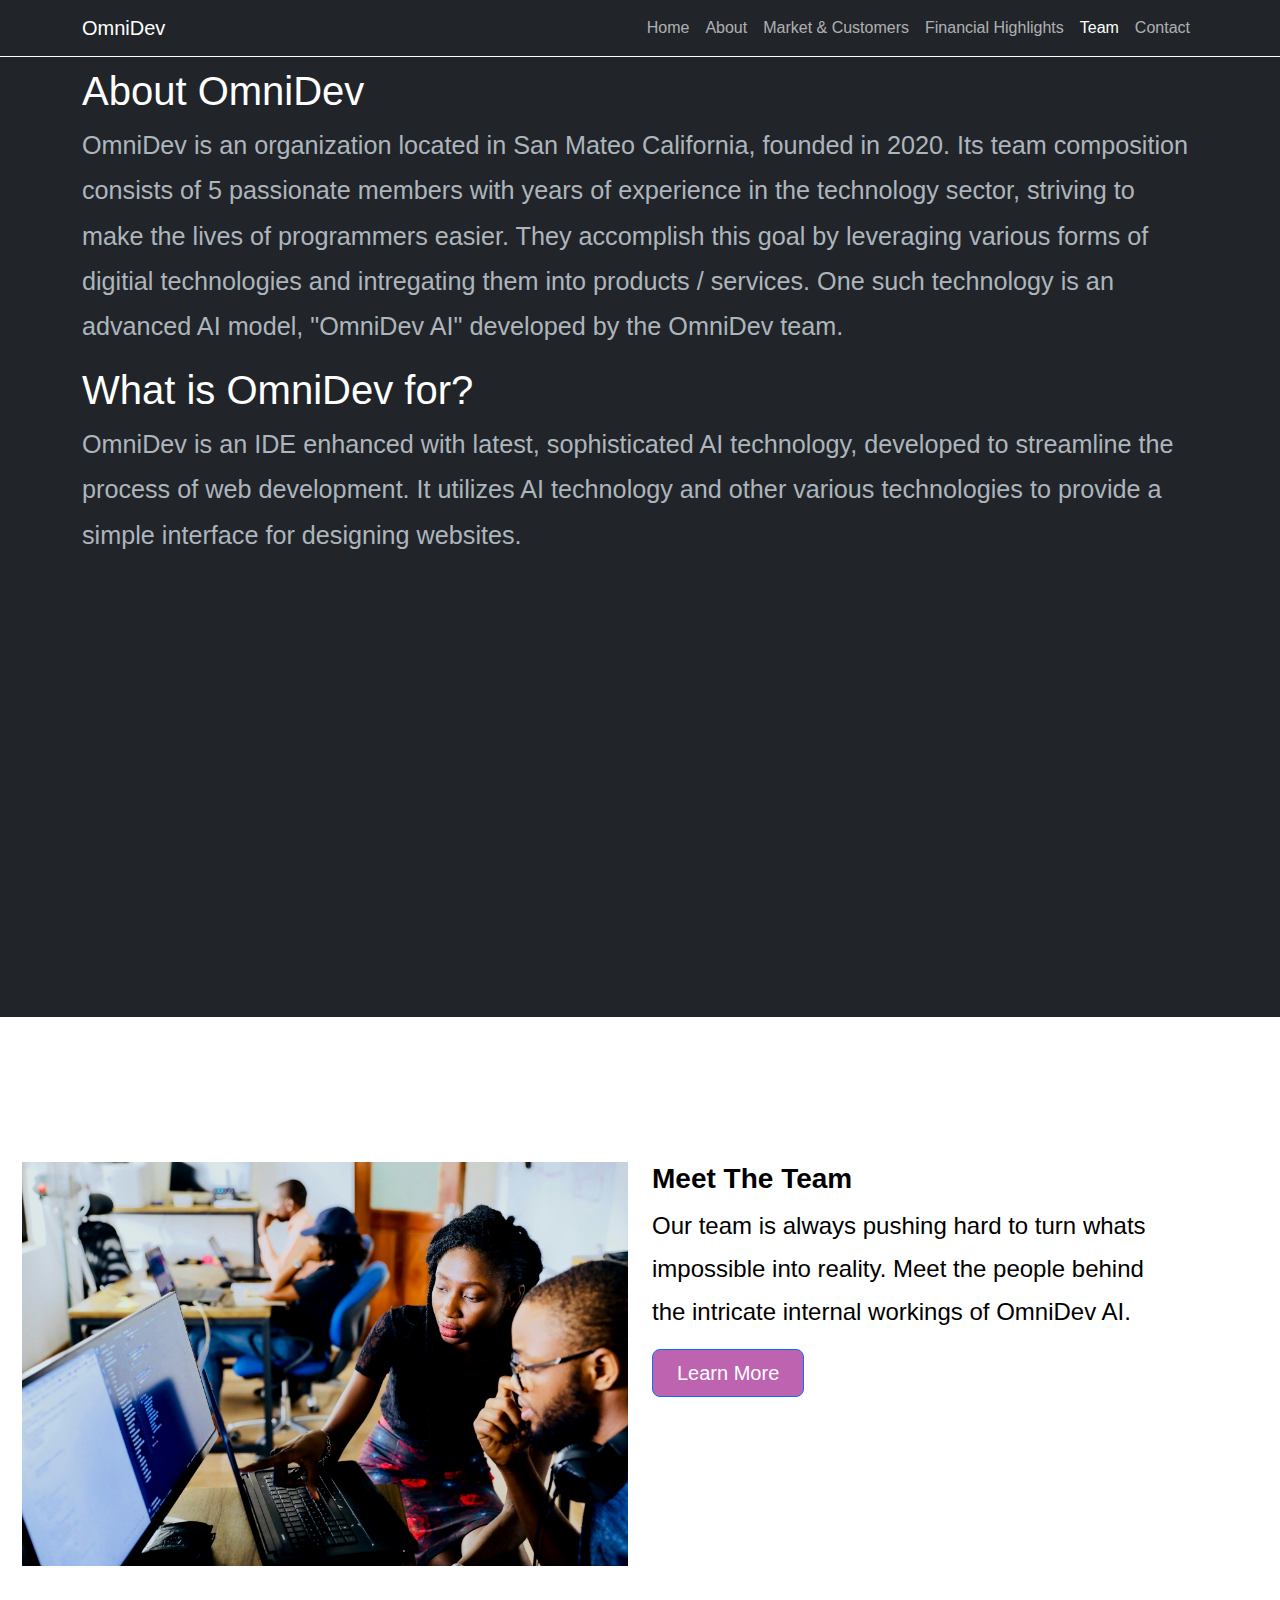
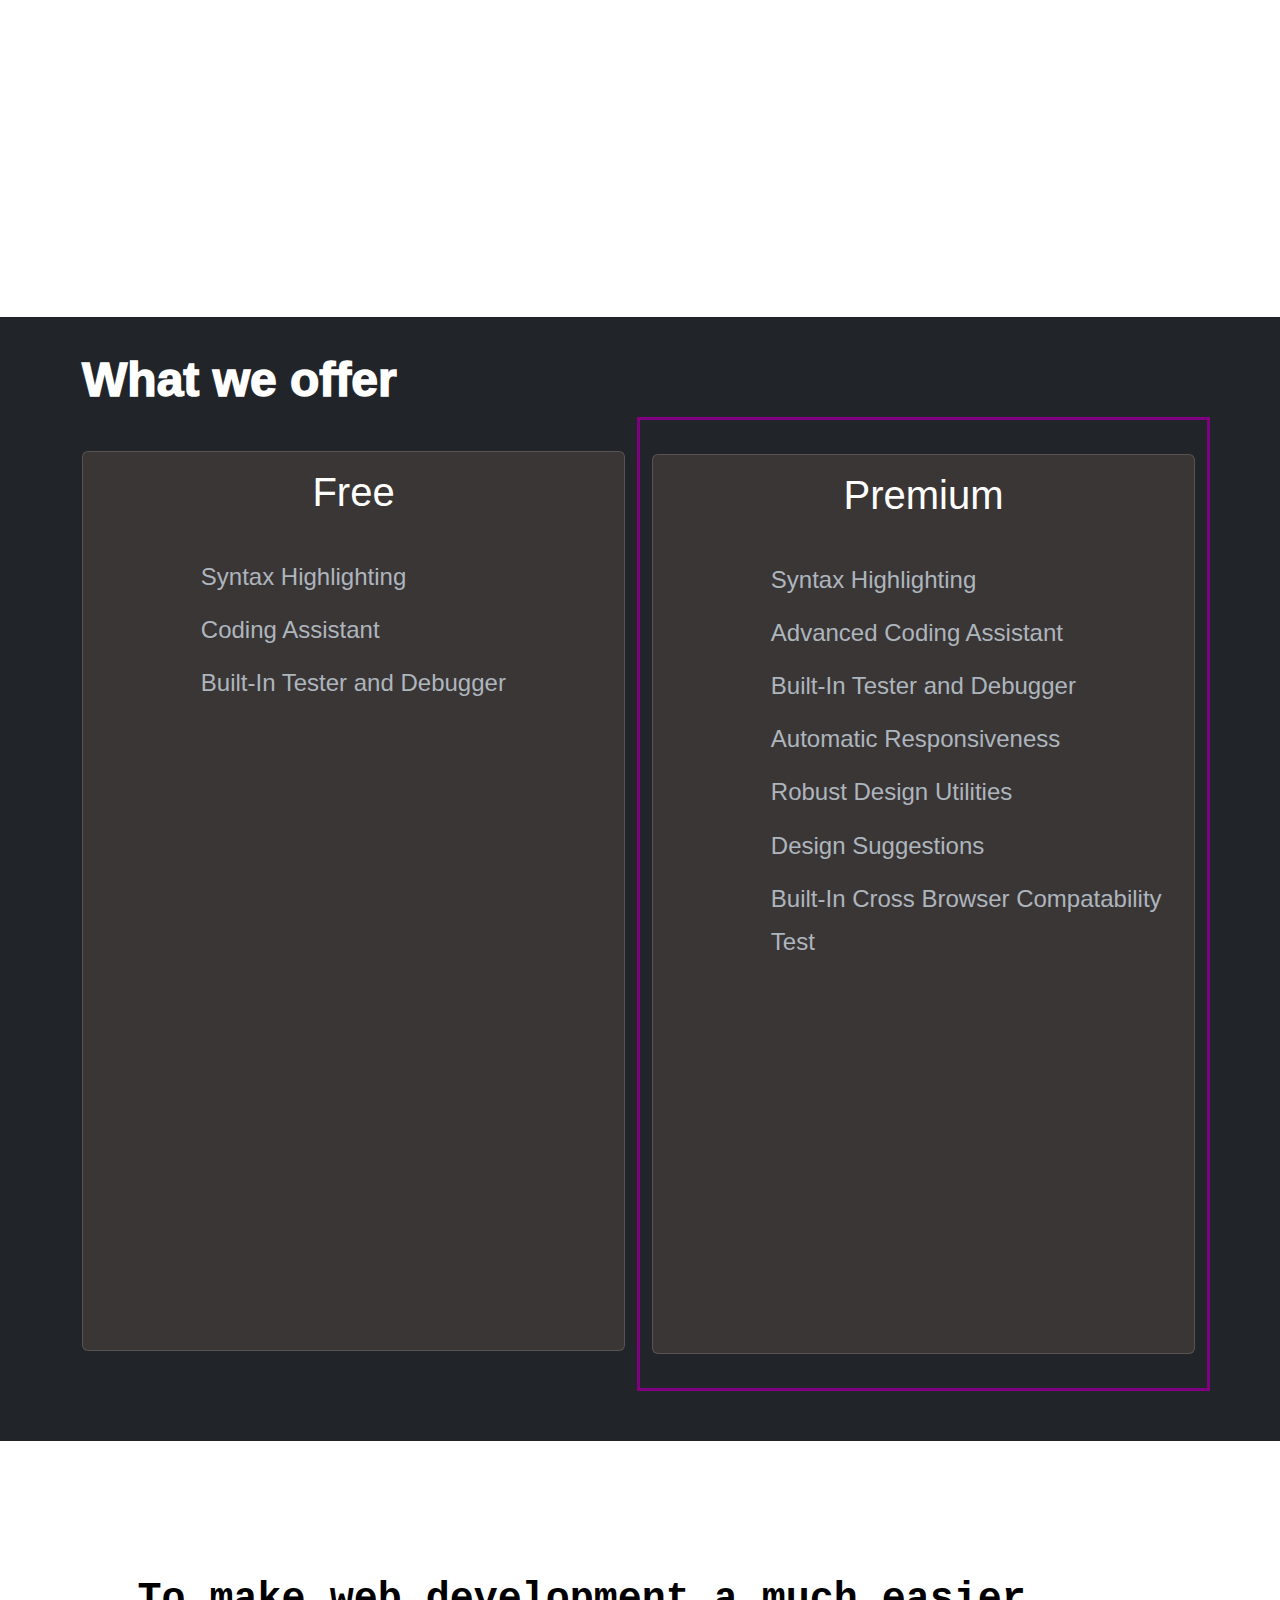
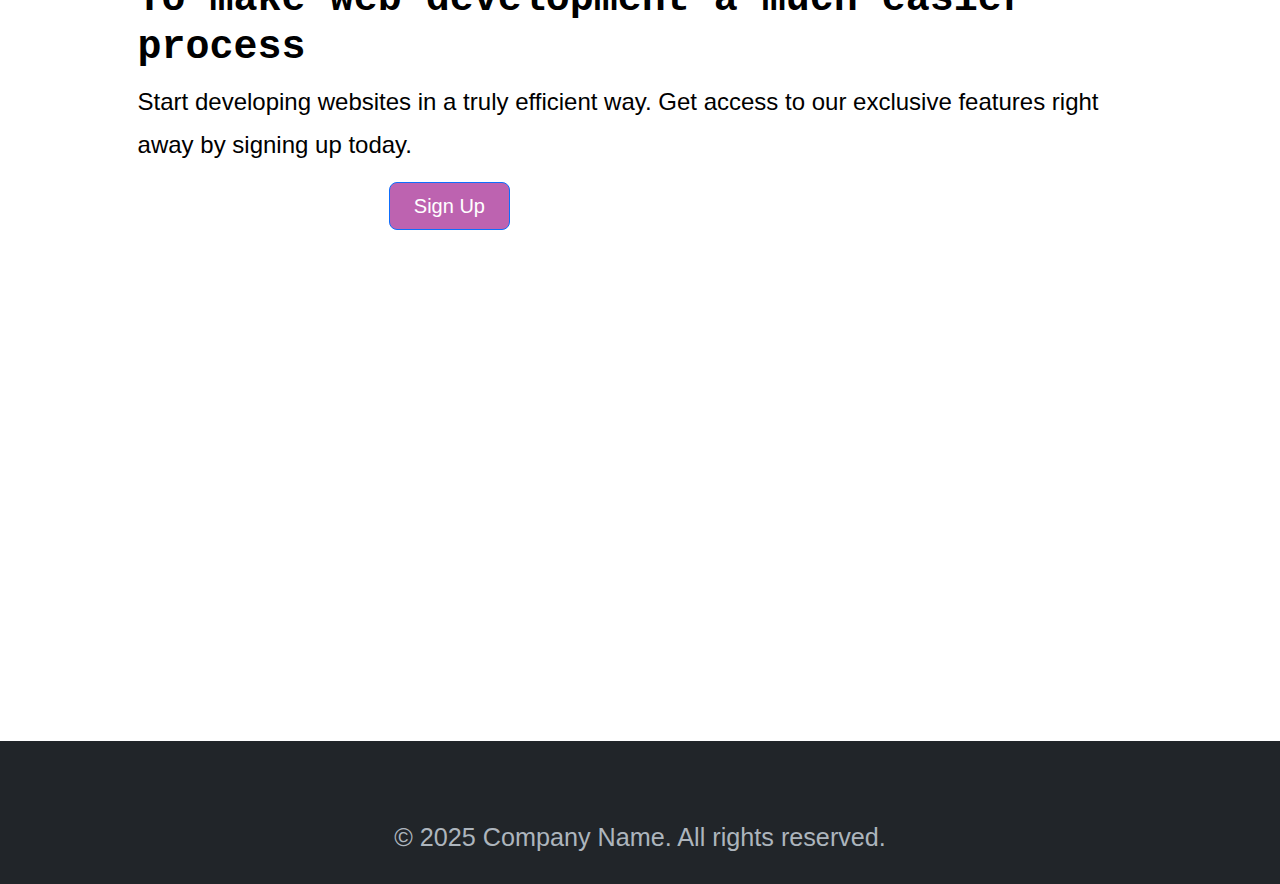
==== about.html @ 9c9cdd1c "added in section for project" ====
<!DOCTYPE html>

<html lang ="en" data-bs-theme="dark">
    <head>
       <title> About | OmniDev </title>
       <meta charset = "utf-8">
       <meta name ="viewport" content="width=device-width, initial-scale=1">
       <link href="https://cdn.jsdelivr.net/npm/bootstrap@5.3.3/dist/css/bootstrap.min.css" rel="stylesheet" integrity="sha384-QWTKZyjpPEjISv5WaRU9OFeRpok6YctnYmDr5pNlyT2bRjXh0JMhjY6hW+ALEwIH" crossorigin="anonymous">
       <link href="css/about.css" rel="stylesheet">

       <link href ="css/styles.css" rel = "stylesheet">
        <!-- Bootstrap CSS-->

    </head>
 
    <body>
        <nav class="navbar navbar-expand-lg">
            <div class="container">
                <a class="navbar-brand" href="index.html">OmniDev</a>
                <button class="navbar-toggler" type="button" data-bs-toggle="collapse" data-bs-   target="#navbarNav">
                    <span class="navbar-toggler-icon"></span>
                </button>
                <div class="collapse navbar-collapse" id="navbarNav">
                    <ul class="navbar-nav ms-auto">
                        <li class="nav-item">
                            <a class="nav-link" href="index.html">Home</a>
                        </li>
                        <li class="nav-item">
                            <a class="nav-link" href="about.html">About</a>
                        </li>
                        <li class="nav-item">
                            <a class="nav-link" href="market.html">Market & Customers</a>
                        </li>
                        <li class="nav-item">
                            <a class="nav-link" href="financial.html">Financial Highlights</a>
                        </li>
                        <li class="nav-item">
                            <a class="nav-link active" href="team.html">Team</a>
                        </li>
                        <li class="nav-item">
                            <a class="nav-link" href="contact.html">Contact</a>
                        </li>
                    </ul>
                </div>
            </div>
        </nav>
        <main>
            
            <div>
            <!-- About OmniDev-->

                <div class = "introduction">
                    <div class = "container about-us-container">
                        <div class ="about-us-content">
                            <div class = "row">
                                <div class = "col">
                                <h1> About OmniDev </h1>
                                </div>
                            </div>

                            <div class ="row"> 
                                <div class = "col">
                                <p> OmniDev is an organization located in San Mateo California, founded in 2020. Its team composition consists of 5 passionate members with years of experience in the technology sector, striving
                                    to make the lives of programmers easier. They accomplish this goal by leveraging various forms of digitial technologies and intregating them into products / services. One such technology is an
                                    advanced AI model, "OmniDev AI" developed by the OmniDev team. 
                                </p>
                                </div>
                            </div>
                        </div>
                    </div>

                    <div class = "container"> <!-- What is Omnidev for-->
                        <div class = "row">
                            <h1> What is OmniDev for? </h1>
                        </div>
                        <div class = "row">
                            <p> 
                                OmniDev is an IDE enhanced with latest, sophisticated AI technology, developed to streamline the process of web development. It utilizes
                                AI technology and other various technologies to provide a simple interface for designing websites. 

                            </p>
                        </div>
                    </div>
                </div>
            
                      
         

            <!-- Meet The Team -->
            <div class = "container-fluid meet-the-team-container">
                <div class = "row meet-the-team-row">
                    <div class = "col-sm-6">
                        <div class = "meet-the-team-image-container">
                            <img src = "images/desola-lanre-ologun-IgUR1iX0mqM-unsplash.jpg" width = 100%> 
                        </div>
                    </div>
                    
                    <div class ="col-sm-5">
                        <h3 class = "to-make-web-development-easier-text meet-the-team-heading"> Meet The Team</h3>
                        <p class = "to-make-web-development-easier-text meet-the-team-paragraph"> Our team is always pushing hard to turn whats impossible into reality. Meet the people behind the intricate internal workings of OmniDev AI.</p>
                        <a href="#features" class="btn btn-primary btn-lg px-4 me-2">Learn More</a>
                    </div>

                </div>
            </div>

                <div class = "what-we-offer">
                    <div class = "container">   <!-- What we offer -->
                        <div class = "row">
                            <h2 class = "what-we-offer-heading">What we offer</h2>
                        </div>
                    </div>
                    
                <!--    
                    <div class = "container"> 
                        <div class = "container feature-borders offer-coding-assistant offer-box-margin">
                            <div class = "row">
                                   <h3 class = "feature-headings">Coding Assistants</h3>
                                
                            
                            </div>
                                <div class = "row"> 
                                    <div class = "offer-coding-assistant">
                                        <p> Our latest AI technology is leveraged to provide assistance in coding. Below are the features that it is capable of doing.
                                    
                                        </p>
                                        <ul>
                                            <li class = "textok"> Test</li>


                                        </ul>
                                        

                                    </div>
                                </div>
                           
                            
                        </div>
                        <div class = "container feature-borders offer-box-margin">
                            <div class = "row">
                                    <h3 class = "feature-headings"> Automatic Responsiveness</h3>
                        
                            </div>
                            <div class = "row">
                                <p> To allow web developers to put more focus on user centred design and not worry about the site being responsive on every device connected to the internet, our AI technology has been scaled to handle the responsive aspect
                                    of the website. 
                                </p>
                            </div>
                        </div>

                        <div class = "container feature-borders offer-box-margin">
                            <div class = "row">
                                 <h3 class ="feature-headings">Design Suggestions</h3>
                            </div>

                            <div class = "row">
                                <p> Placeholder text</p>
                            </div>

                        </div>

                        <div class = "container feature-borders offer-box-margin">
                            
                            <div class = "row">
                                <h3 class = "feature-headings">Robust Design Utiliies</h3>
                            </div>
                            <div class = "row">
                                 <p> Placeholder text</p>
                            </div>
                        
                    
                        </div>
                    </div>


                </div>
            -->   
                <!-- Feature box-->
                <div class = "container">
                    <div class = "row">
                        <div class = "col-sm">
                            <div class="card text-center feature-cards" style="width: 100%;">
                                <div class="card-body">
                                  <h3 class="feature-headings">Free</h3>
                                  
                                  <ul class = "feature-card-ul">
                                    <li class = "feature-card-li">Syntax Highlighting</li>
                                    <li class = "feature-card-li">Coding Assistant</li>  
                                    <li class = "feature-card-li">Built-In Tester and Debugger</li> 
                                    <li class = "feature-card-li"></li> 
                                    <li class = "feature-card-li"></li> 

                                  </ul>
                                 
                                </div>
                              </div>
                        </div>

                        <div class = "col-sm feature-premium">
                            <div class="card text-center feature-cards" style = "width: 100%;">
                            
                                <div class="card-body">
                                  <h3 class="feature-headings">Premium</h3>
                                    
                                  <ul class = "feature-card-ul">
                                    <li class = "feature-card-li">Syntax Highlighting</li> 
                                    <li class = "feature-card-li">Advanced Coding Assistant</li>
                                    <li class = "feature-card-li">Built-In Tester and Debugger</li> 
                                    <li class = "feature-card-li">Automatic Responsiveness</li>
                                    <li class = "feature-card-li">Robust Design Utilities</li>
                                    <li class = "feature-card-li">Design Suggestions</li>
                                    <li class = "feature-card-li">Built-In Cross Browser Compatability Test</li>




                                     

                                  </ul> 
                                </div>
                              </div>

                        </div>

                    </div>

                </div>
           
              <!-- To make web development easier box-->
         
                <div class = "container-fluid to-make-web-development-easier-box">
                    <div class = "to-make-web-development-easier-heading-box">
                        <h3 class = "to-make-web-development-easier-heading font-monospace text-wrap to-make-web-development-easier-text">To make web development a much easier process</h3>
                        <p class = "to-make-web-development-easier-text to-make-web-development-easier-paragraph">Start developing websites in a truly efficient way. Get access to our exclusive features right away by signing up today.</p>
                        <a href="#features" class="btn btn-primary btn-lg px-4 me-2 to-make-web-development-easier-button">Sign Up</a>
                    </div>
                    
                        <!-- Fix later
                        <div class = "col">
                            <img src ="https://img.freepik.com/free-photo/person-front-computer-working-html_23-2150040428.jpg?t=st=1743762526~exp=1743766126~hmac=80c4c2ff894bd013bd4626208625a5733df55f69dc7ed8fbfe0dada1c62aa3f0&w=1380" height = 200 width = 200>
                        </div>
                       -->
                    
                </div>
       
      </main>

       <!-- Footer -->
    <footer class="py-4 mt-5 bg-dark">
        <div class="container">
            <p class="text-center mb-0">&copy; 2025 Company Name. All rights reserved.</p>
        </div>
    </footer>
      
      <script src="https://cdn.jsdelivr.net/npm/bootstrap@5.2.3/dist/js/bootstrap.bundle.min.js" integrity="sha384-kenU1KFdBIe4zVF0s0G1M5b4hcpxyD9F7jL+jjXkk+Q2h455rYXK/7HAuoJl+0I4" crossorigin="anonymous"></script>
      <script src="https://cdn.jsdelivr.net/npm/bootstrap@5.3.0/dist/js/bootstrap.bundle.min.js"></script>
    </body>




</html>
---- css/about.css ----
body{
    background-color: #212529;
    width: 100%;
    height: 100%;
    overflow-x: hidden;

}

p {
    color: #ADB5BD ;
    font-weight: 100;
    font-size: 2.8vh;
    line-height: 1.8;
}

h1 {
    color: white;
}

h2 {
    color: white;
}

h3 {
    color: white;
}

.introduction{
    height: 100vh;
}

/* About us */
.about-us-container {
    margin-top: 10px;

}


/* To make web development easier box */
.to-make-web-development-easier-box{
    margin-top: 50px;
    height: 100vh;
    background-color: white;
    margin-bottom: 50px;
}

.to-make-web-development-easier-heading-box{
    position: relative;
    top: 15%;
}

.to-make-web-development-easier-text{
    color:  black;
}

.to-make-web-development-easier-paragraph{
    position: relative;
    font-size: 1.5em;
    font-weight: 400;
    width: 80%;
    left: 10%;
}

.to-make-web-development-easier-heading{
    position: relative;
    width: 80%;
    left: 10%;
    font-weight: 600;
    font-size: 2.5em;
}

.to-make-web-development-easier-button{
    position: relative;
    top: 50%;
    left: 30%;
}


/* Check Out The Team */
.meet-the-team-container{
    background-color: white;
    height: 100vh;
    margin-top: 50px;
    margin-bottom: 34px;
}

.meet-the-team-row{
    position: relative;
    top: 15%;
    padding: 10px;
}

.meet-the-team-image-container{
    width: 100%;
    height: 80%;
}

.meet-the-team-heading{
    font-weight: 600;
}

.meet-the-team-paragraph{
    font-size: 1.5em;
    font-weight: 400;
}

/* What is OmniDev Container*/



/* Offerings */

.what-we-offer {
    position: relative;
}

.what-we-offer-heading{
    font-size: 3em;
    font-weight: 1000;
}

.feature-headings{
    font-size: 2.5em;
    font-weight: 500;
}

.feature-borders{
    border-style: solid;
    border-top-width: 0px;
    border-right-width: 0px;
    border-bottom-width: 0px;
    border-color: aliceblue;
}

.offerings{
    padding: 0;
    border-style: solid;
    border-top-width: 0px;
    border-right-width: 0px;
    border-bottom-width: 0px;
    position: relative;    
    border-color: aliceblue;
}



.offer-box-margin{
    margin-top: 40px;
    margin-bottom: 40px;
}


/* Features */
.feature-premium{
    border-style: solid;
    border-color: purple;
}

.col-justify{
    justify-content: center;
}

.feature-cards{
    height: 100vh;
    margin-top: 34px;
    margin-bottom: 34px;
    background: #3b3636;

}

.feature-card-ul{
    display: flex;
    position: relative;
    top: 3%;
    padding-left: 20%;
    flex-direction: column;

}

.feature-card-li{
    list-style-type: none;
    color: #ADB5BD;
    font-weight: 100;
    font-size: 1.5em;
    line-height: 1.8;
    text-align: left;
    margin-top: 5px;
    margin-bottom: 5px;

}
---- css/styles.css ----
:root {
    --primary-color: #BD63B0;
    --primary-color-rgb: 189, 99, 176;
    --secondary-color: #6A69DB;
    --text-color: #D1E5E5;
    --background-color: #000;
}  
html {
    data-bs-theme: "dark";
}
body {
    font-family: "Manrope", sans-serif;
    margin: 0;
    padding: 0;
    /* font-family: "", sans-serif; */
}
nav{
    position: sticky !important;
    top: 0;
    z-index: 1000;
    background-color: var(--bs-body-bg);
    border-bottom: #fff 1px solid;
}


.bg-primary, .btn-primary {
    background-color: var(--primary-color) !important;
}

.glow{
    width: 95%;
    height: 0px;
    margin: auto;
    border-radius: 50%;
    /* background-color: #fff; */
    z-index: 1000;
    box-shadow:
      0 0 60px 20px #f8d1ff,  /* inner white */
      0 0 100px 40px var(--primary-color), /* middle magenta */
      0 0 140px 60px var(--secondary-color); /* outer cyan */
}
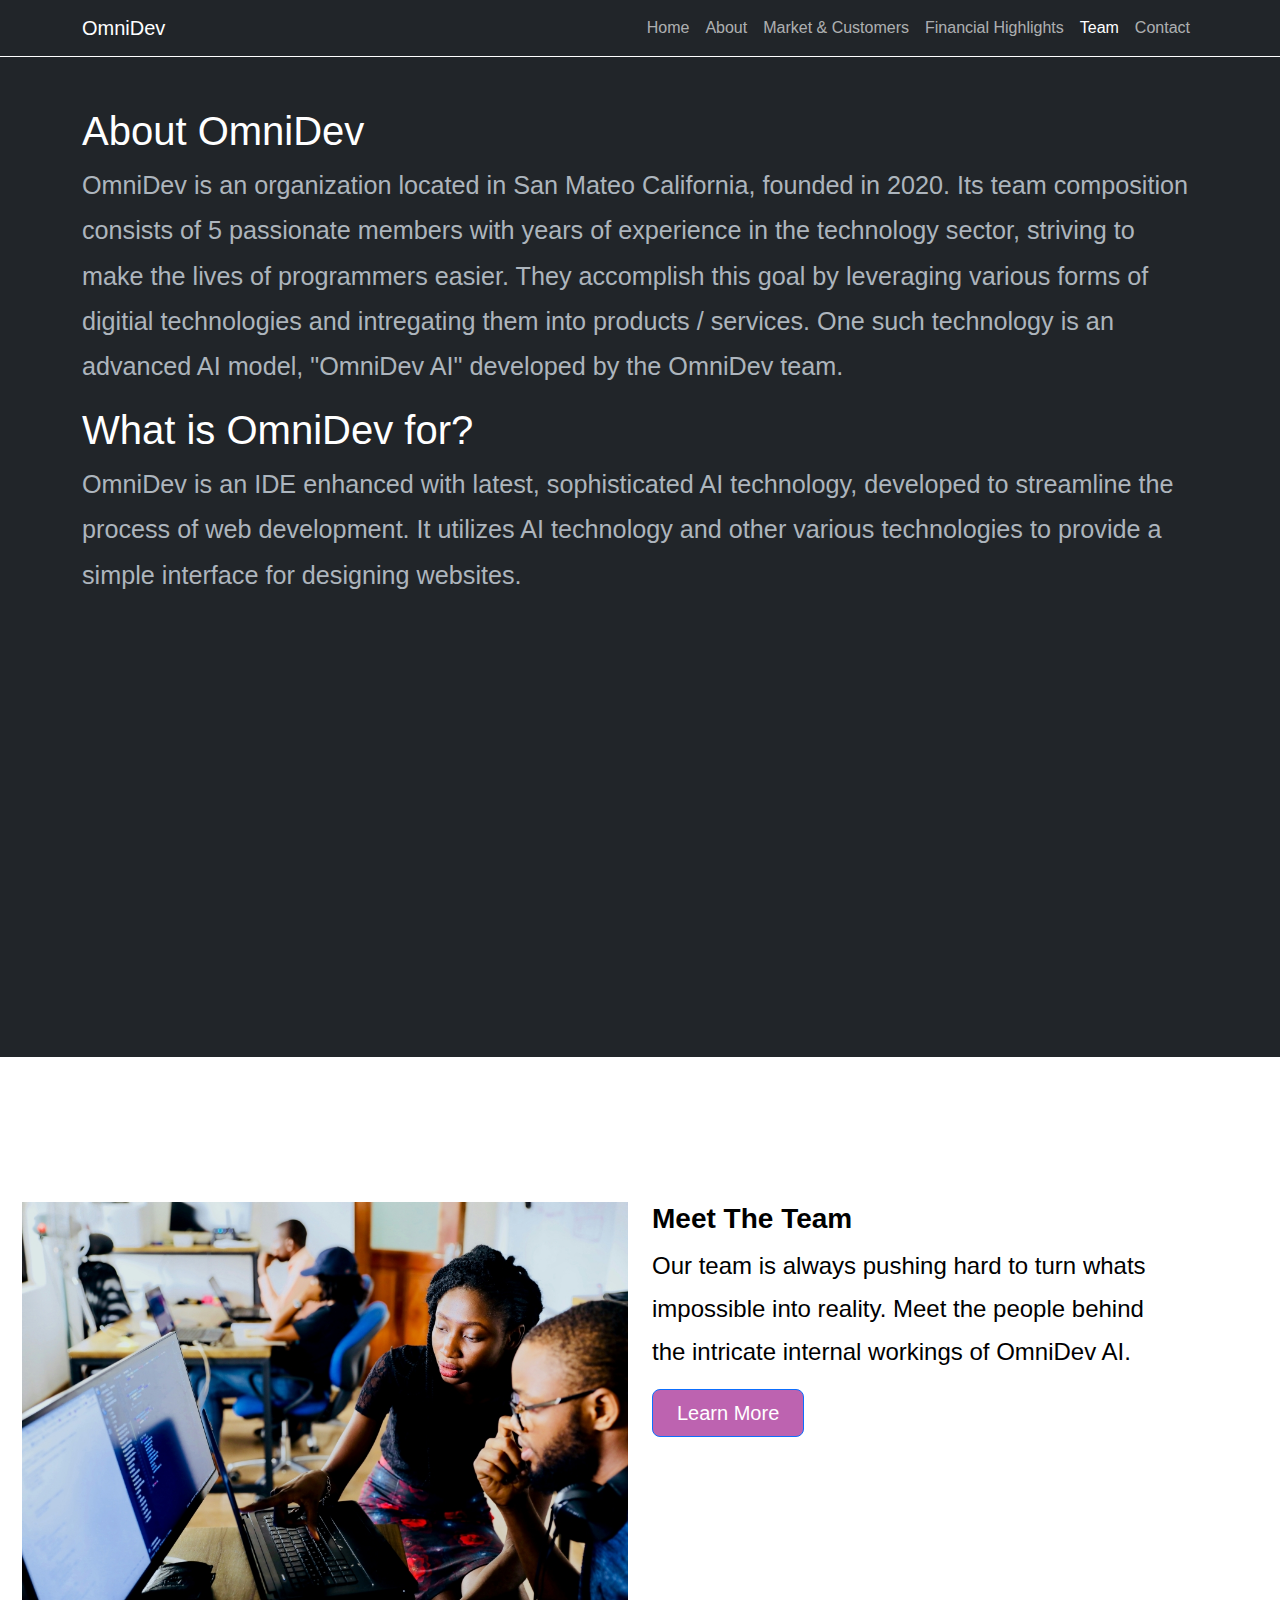
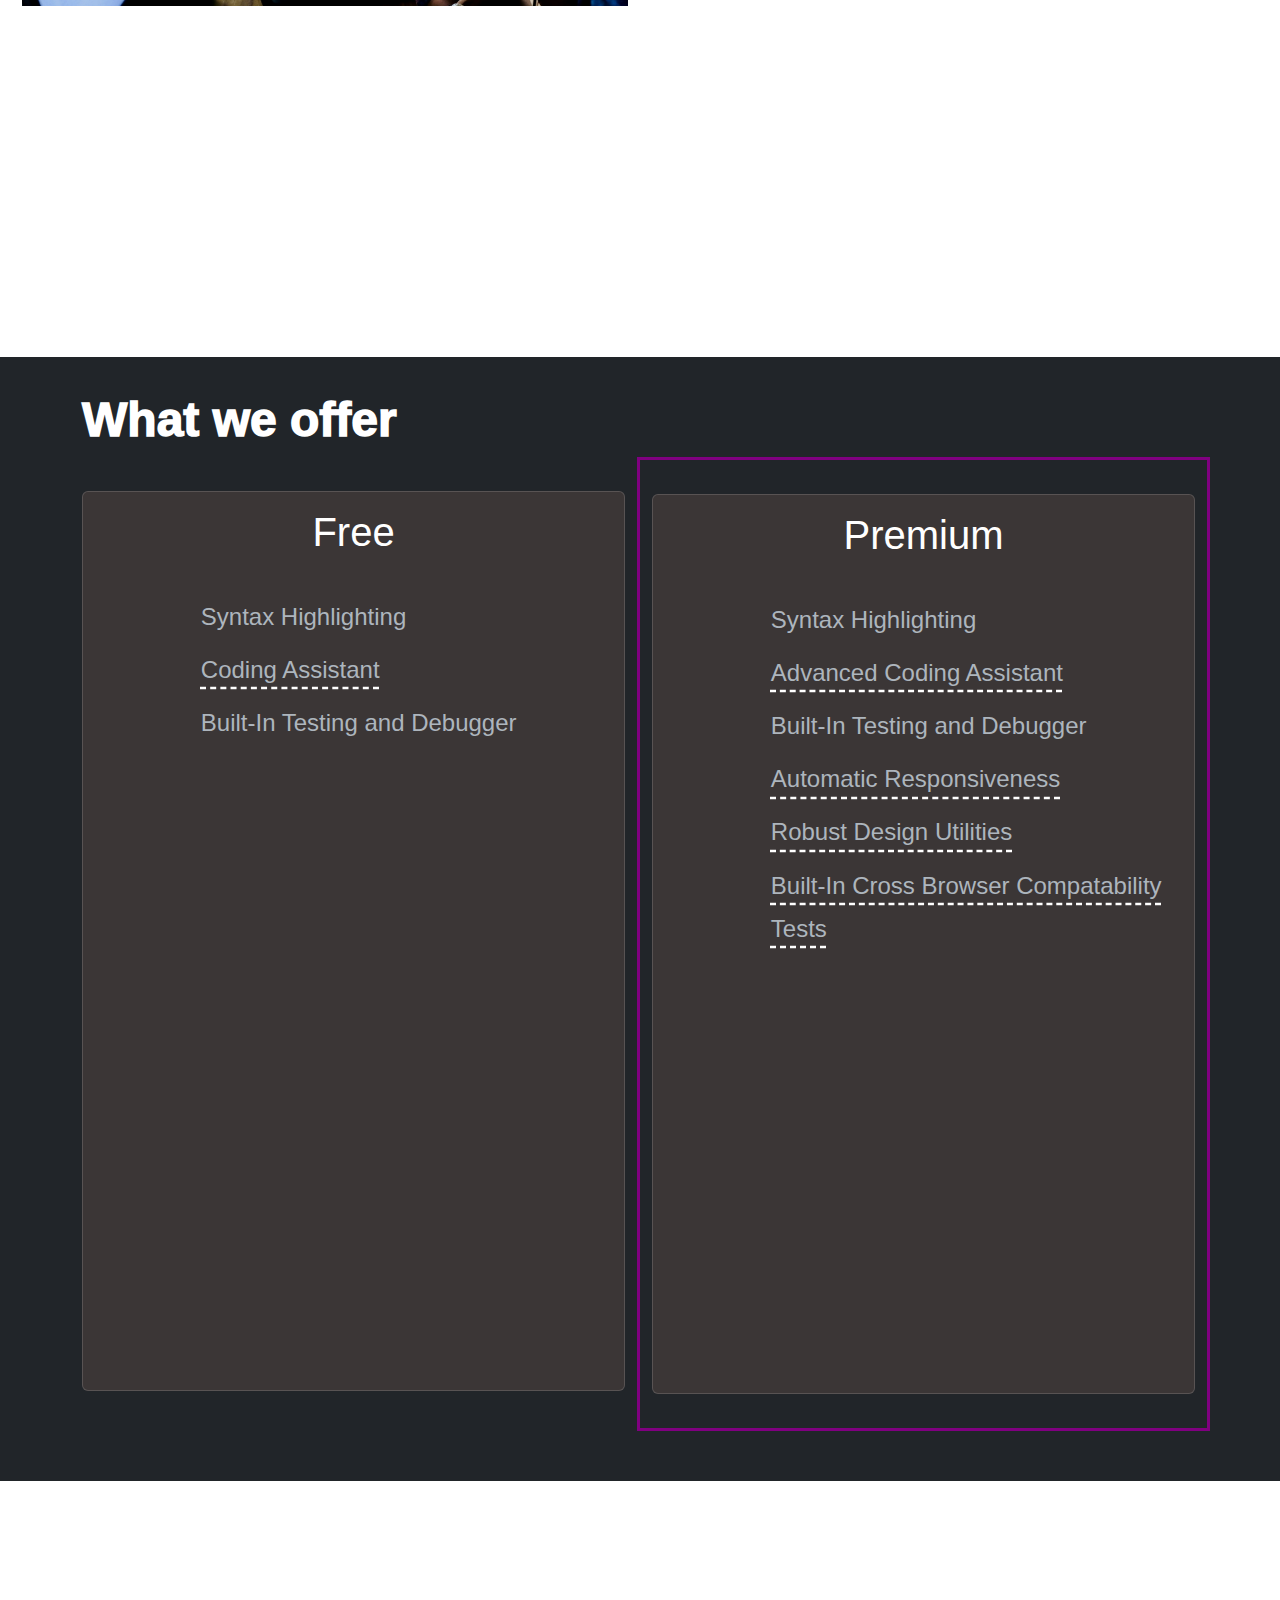
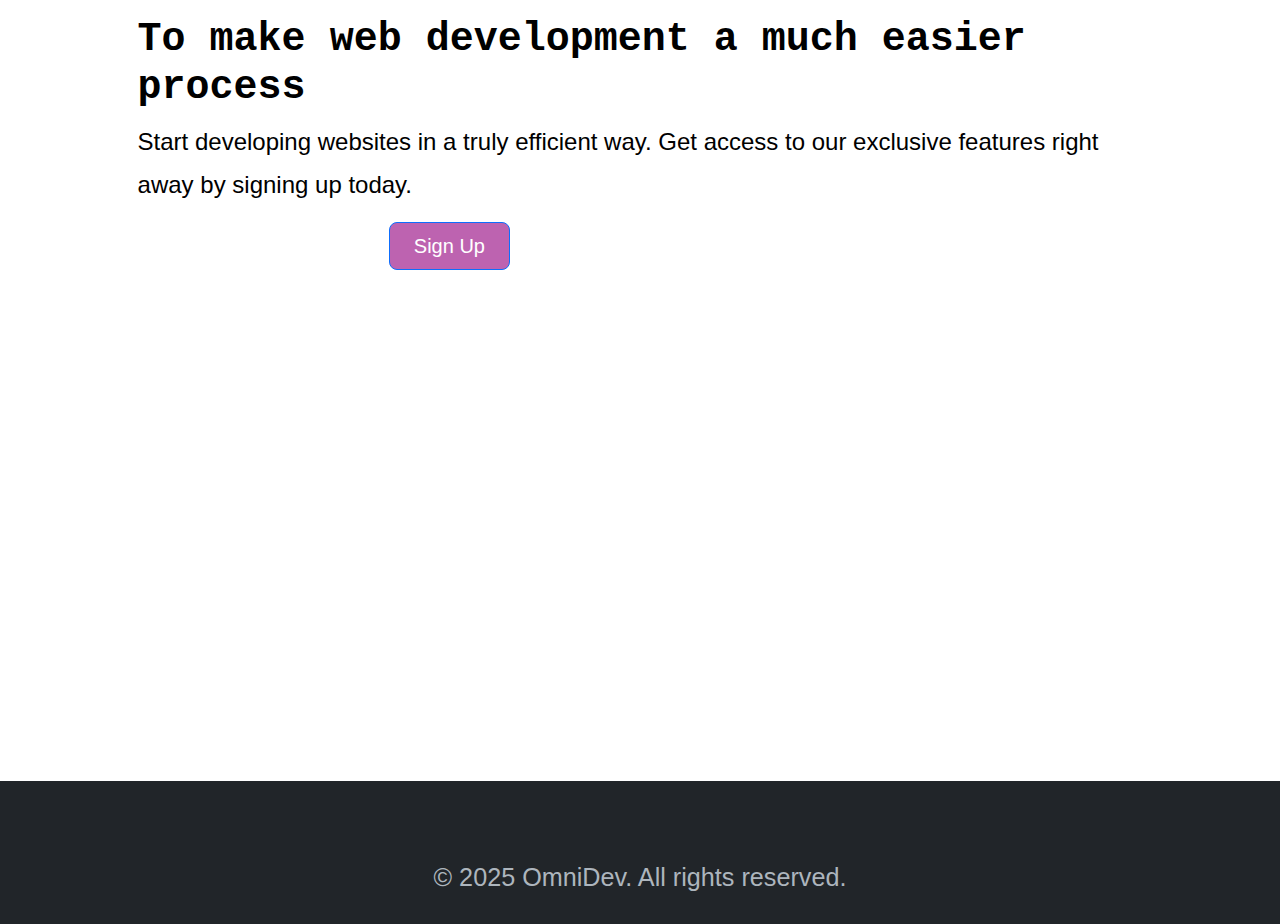
==== commit f1443b15: "Changes to about page" ====
--- a/about.html
+++ b/about.html
@@ -185,8 +185,8 @@
                                   
                                   <ul class = "feature-card-ul">
                                     <li class = "feature-card-li">Syntax Highlighting</li>
-                                    <li class = "feature-card-li">Coding Assistant</li>  
-                                    <li class = "feature-card-li">Built-In Tester and Debugger</li> 
+                                    <li class = "feature-card-li"><a class = "feature-card-tooltip" data-bs-toggle="tooltip" data-bs-title="Simple ">Coding Assistant</a></li>  
+                                    <li class = "feature-card-li">Built-In Testing and Debugger</li> 
                                     <li class = "feature-card-li"></li> 
                                     <li class = "feature-card-li"></li> 
 
@@ -204,17 +204,13 @@
                                     
                                   <ul class = "feature-card-ul">
                                     <li class = "feature-card-li">Syntax Highlighting</li> 
-                                    <li class = "feature-card-li">Advanced Coding Assistant</li>
-                                    <li class = "feature-card-li">Built-In Tester and Debugger</li> 
-                                    <li class = "feature-card-li">Automatic Responsiveness</li>
-                                    <li class = "feature-card-li">Robust Design Utilities</li>
-                                    <li class = "feature-card-li">Design Suggestions</li>
-                                    <li class = "feature-card-li">Built-In Cross Browser Compatability Test</li>
-
-
-
-
-                                     
+                                    <li class = "feature-card-li"><a class = "feature-card-tooltip" data-bs-toggle="tooltip" data-bs-html="true" data-bs-title="Our latest AI technology is leveraged to provide assistance in coding. It is capable of doing:  <ul><li><b>Pinpointing syntax errors.</b></li> </ul> <li><b> Automatic write up of repetitve code structures</b> </li>"
+                                        >Advanced Coding Assistant</a></li>
+                                    <li class = "feature-card-li">Built-In Testing and Debugger</li> 
+                                    <li class = "feature-card-li"><a class = "feature-card-tooltip"data-bs-toggle="tooltip" data-bs-title="Utilizes AI technology to handle the responsive aspect of the website">Automatic Responsiveness</a></li>
+
+                                    <li class = "feature-card-li"><a class = "feature-card-tooltip" data-bs-toggle="tooltip" data-bs-html="true" data-bs-title="<ul><li><b> Design Suggestions </b> </li> <li><b>Color Constrast Visualizer</b></li> <li><b>Real-Time AI Feedback</b></li></ul>">Robust Design Utilities </a></li>
+                                    <li class = "feature-card-li"><a class = "feature-card-tooltip" data-bs-toggle="tooltip" data-bs-title="Gives preview of changes that will be displayed in diverse browsers.">Built-In Cross Browser Compatability Tests </a></li>                                   
 
                                   </ul> 
                                 </div>
@@ -242,18 +238,23 @@
                        -->
                     
                 </div>
-       
+            
       </main>
 
        <!-- Footer -->
     <footer class="py-4 mt-5 bg-dark">
         <div class="container">
-            <p class="text-center mb-0">&copy; 2025 Company Name. All rights reserved.</p>
+            <p class="text-center mb-0">&copy; 2025 OmniDev. All rights reserved.</p>
         </div>
     </footer>
+    
+      <script src="https://cdn.jsdelivr.net/npm/bootstrap@5.2.3/dist/js/bootstrap.bundle.min.js" integrity="sha384-kenU1KFdBIe4zVF0s0G1M5b4hcpxyD9F7jL+jjXkk+Q2h455rYXK/7HAuoJl+0I4" crossorigin="anonymous"></script>
+
+      <script>
+        const tooltipTriggerList = document.querySelectorAll('[data-bs-toggle="tooltip"]')
+        const tooltipList = [...tooltipTriggerList].map(tooltipTriggerEl => new bootstrap.Tooltip(tooltipTriggerEl))
+       </script>
       
-      <script src="https://cdn.jsdelivr.net/npm/bootstrap@5.2.3/dist/js/bootstrap.bundle.min.js" integrity="sha384-kenU1KFdBIe4zVF0s0G1M5b4hcpxyD9F7jL+jjXkk+Q2h455rYXK/7HAuoJl+0I4" crossorigin="anonymous"></script>
-      <script src="https://cdn.jsdelivr.net/npm/bootstrap@5.3.0/dist/js/bootstrap.bundle.min.js"></script>
     </body>
 
 
--- a/css/about.css
+++ b/css/about.css
@@ -26,6 +26,7 @@
 }
 
 .introduction{
+    margin-top: 50px;
     height: 100vh;
 }
 
@@ -188,3 +189,16 @@
     margin-bottom: 5px;
 
 }
+
+.feature-card-tooltip{
+    color: #ADB5BD;
+    text-decoration-line: underline;
+    text-decoration-color: white;
+    text-decoration-style: dashed;
+    text-underline-offset: 10px;
+}
+
+.feature-card-tooltip:active{
+    text-decoration: none;
+    background-color: beige;
+}
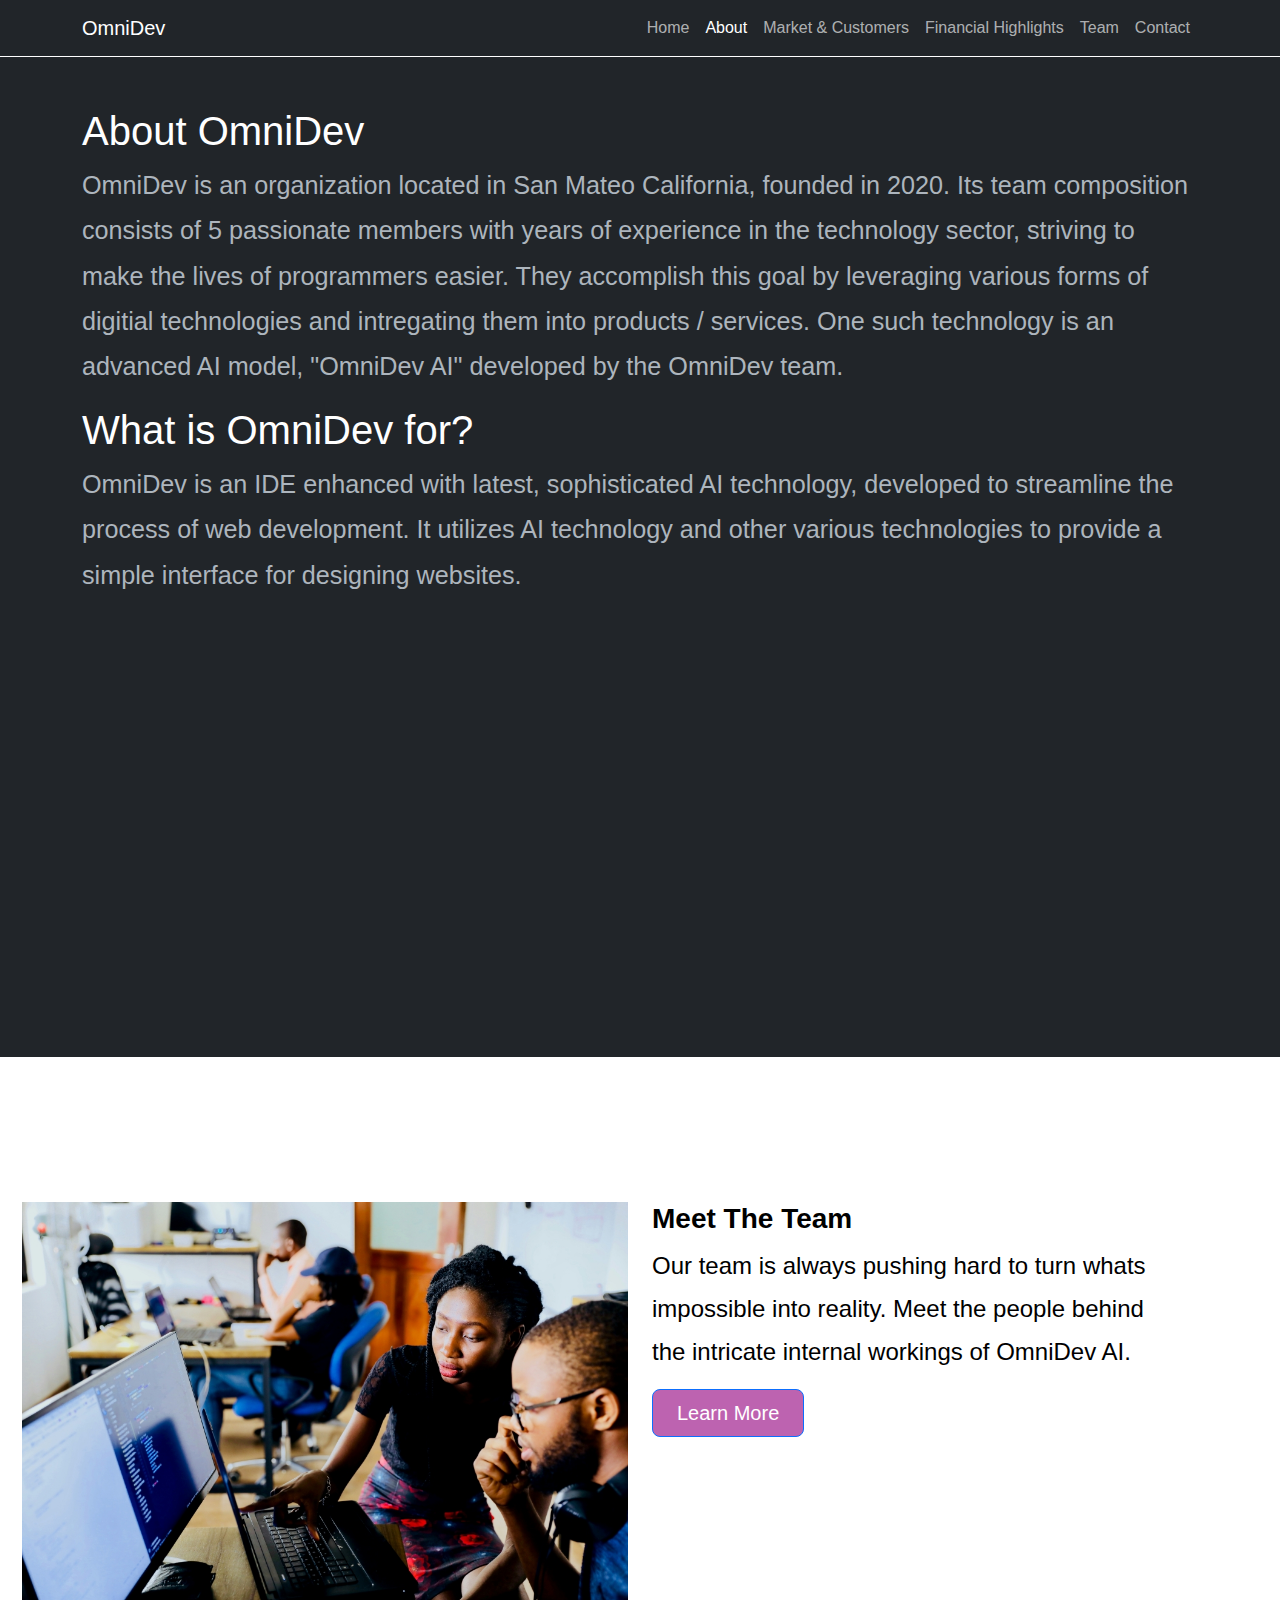
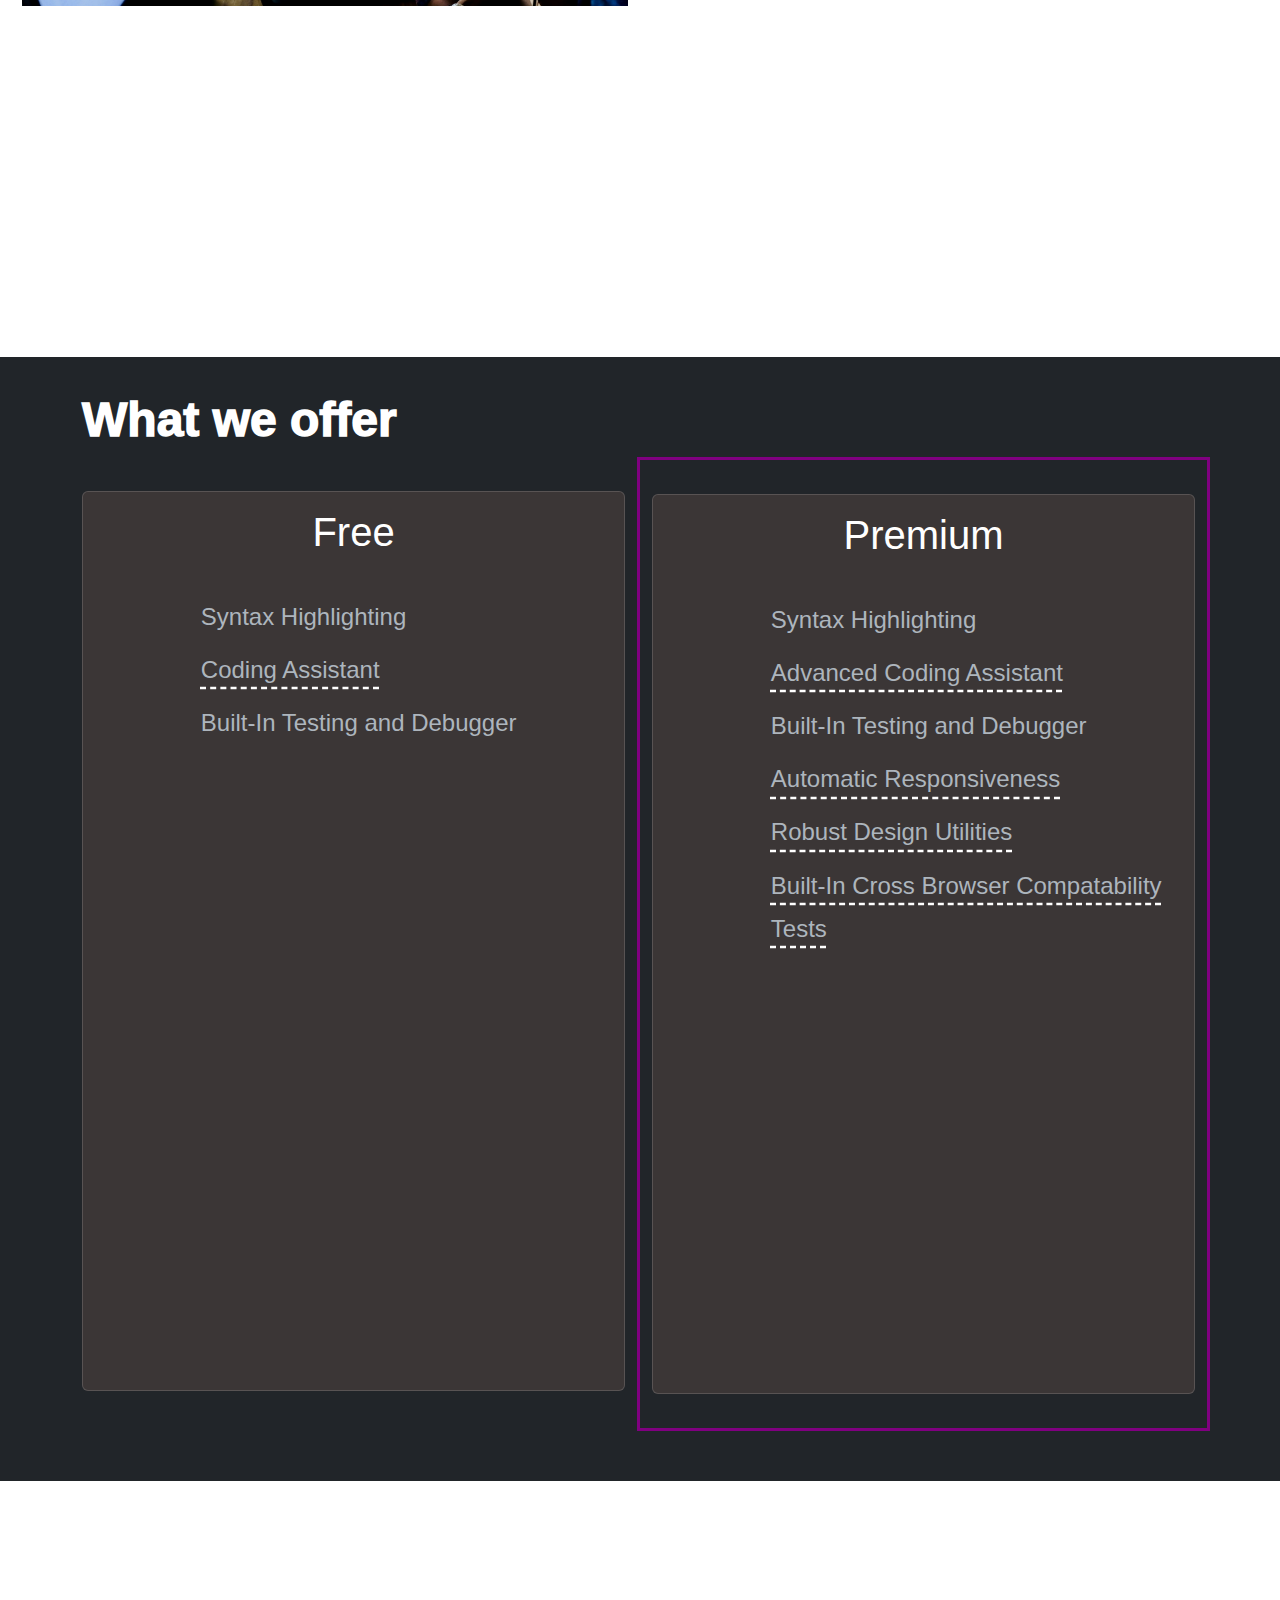
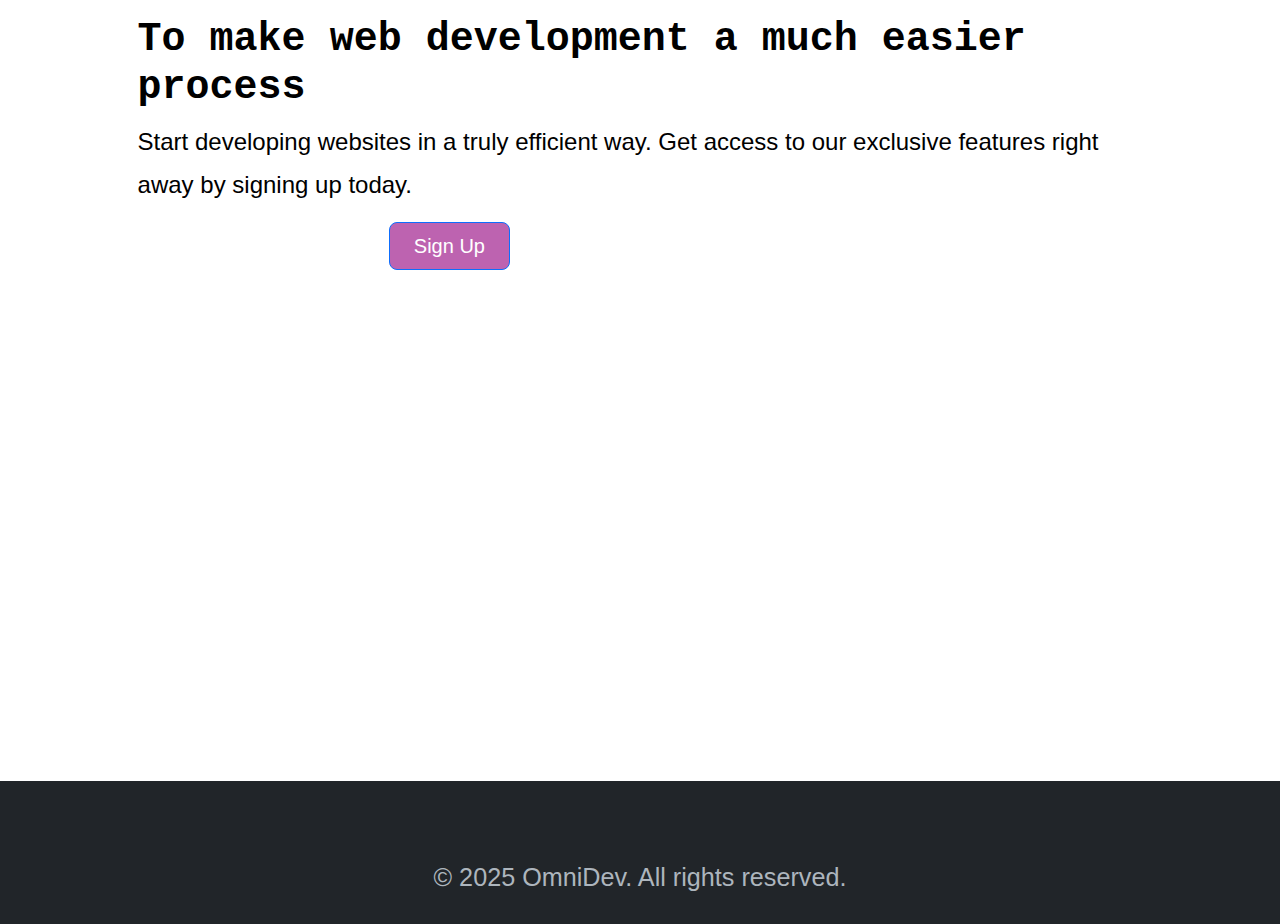
==== commit ebb9a7e7: "updated about me page" ====
--- a/about.html
+++ b/about.html
@@ -26,7 +26,7 @@
                             <a class="nav-link" href="index.html">Home</a>
                         </li>
                         <li class="nav-item">
-                            <a class="nav-link" href="about.html">About</a>
+                            <a class="nav-link active" href="about.html">About</a>
                         </li>
                         <li class="nav-item">
                             <a class="nav-link" href="market.html">Market & Customers</a>
@@ -35,7 +35,7 @@
                             <a class="nav-link" href="financial.html">Financial Highlights</a>
                         </li>
                         <li class="nav-item">
-                            <a class="nav-link active" href="team.html">Team</a>
+                            <a class="nav-link" href="team.html">Team</a>
                         </li>
                         <li class="nav-item">
                             <a class="nav-link" href="contact.html">Contact</a>
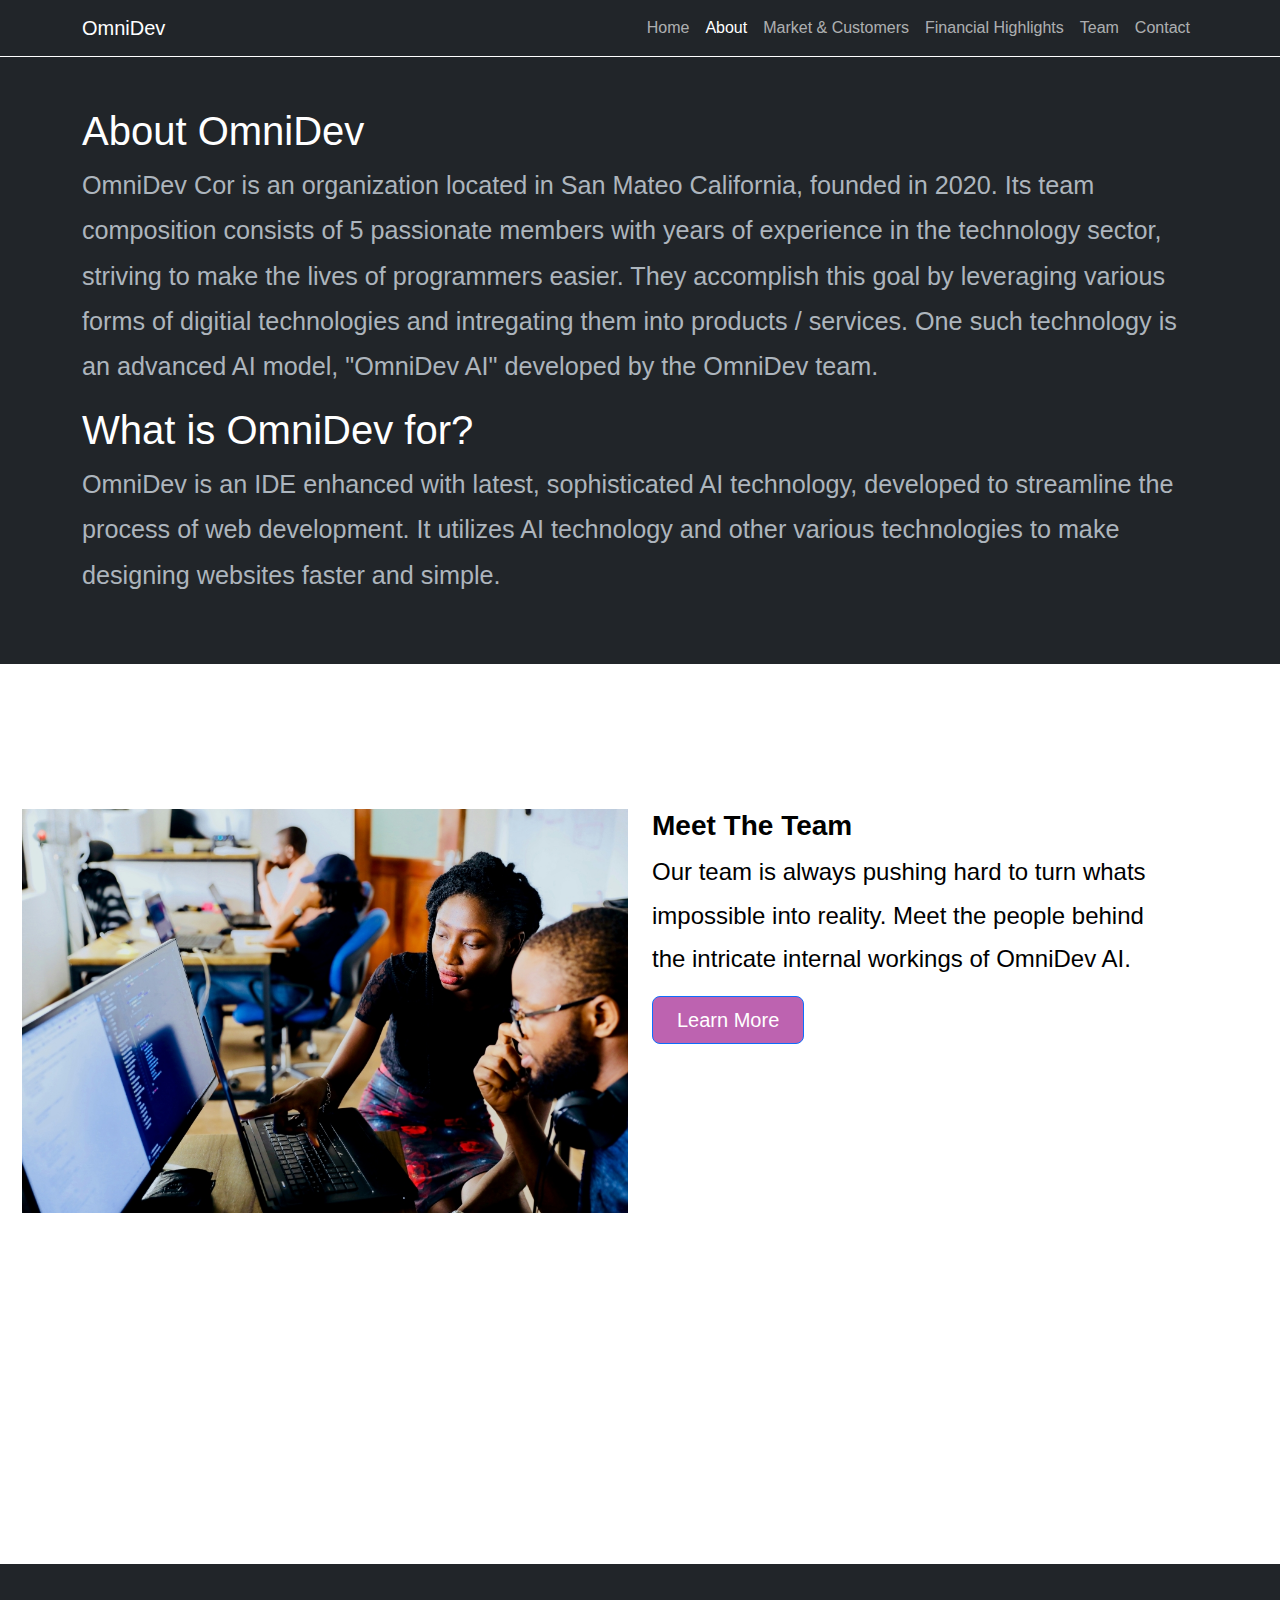
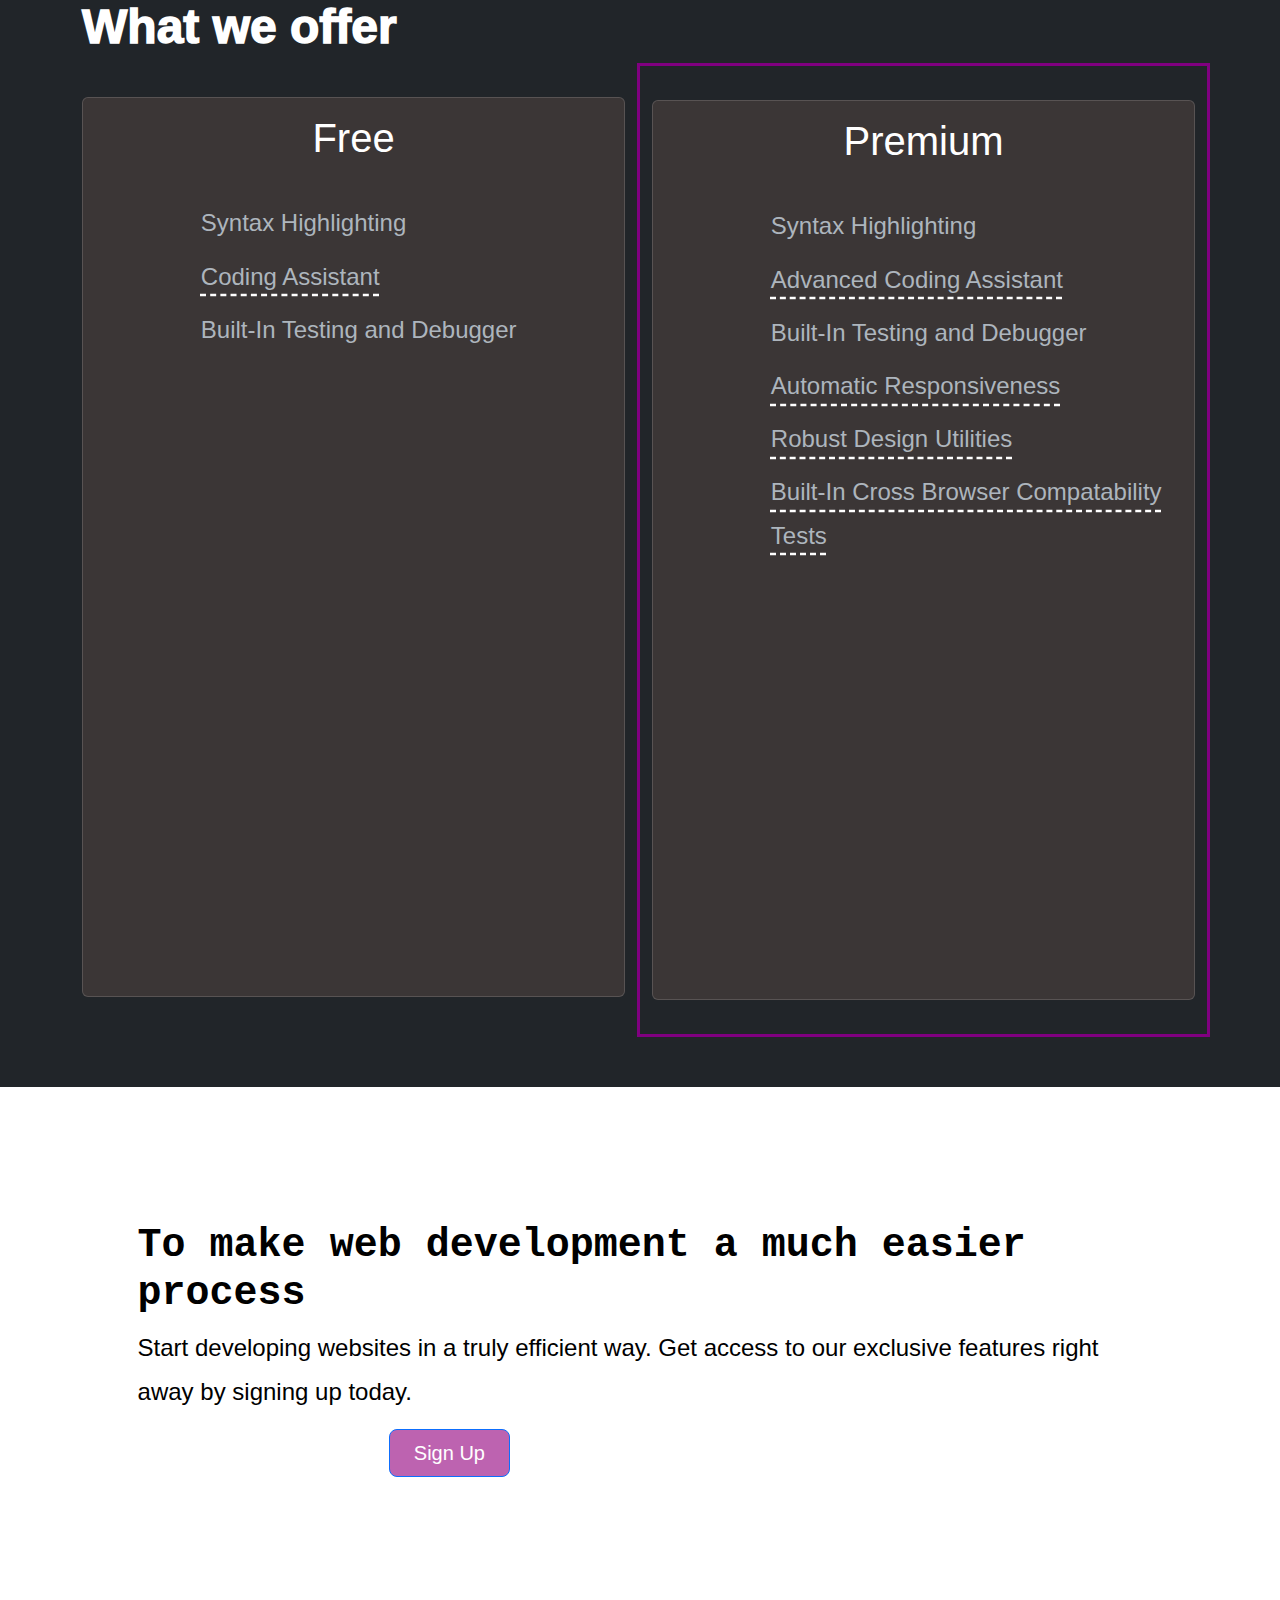
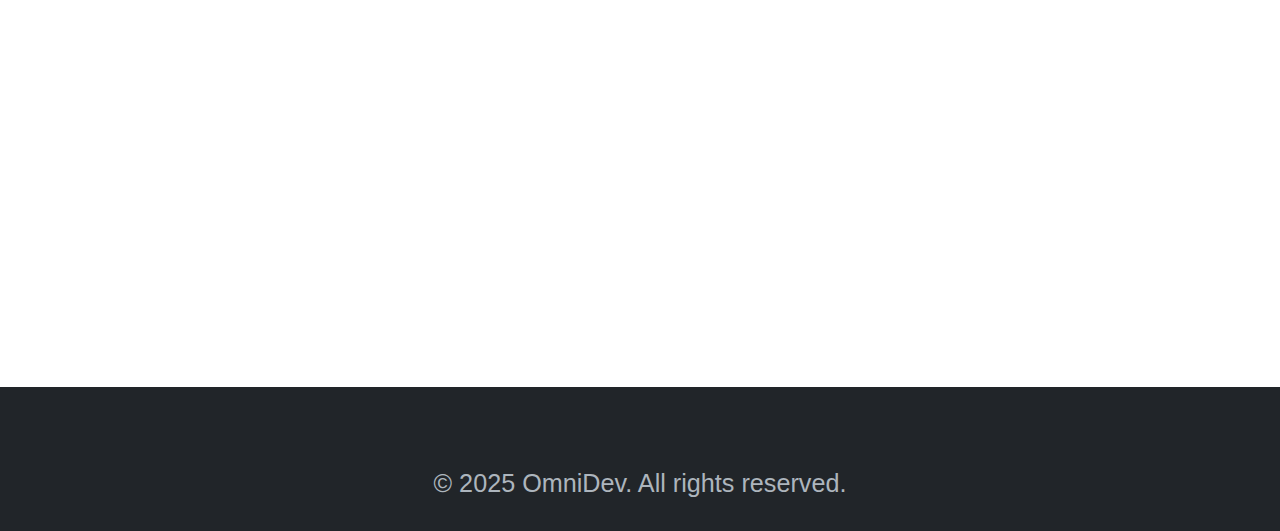
==== commit 287ede6e: "about section" ====
--- a/about.html
+++ b/about.html
@@ -60,7 +60,7 @@
 
                             <div class ="row"> 
                                 <div class = "col">
-                                <p> OmniDev is an organization located in San Mateo California, founded in 2020. Its team composition consists of 5 passionate members with years of experience in the technology sector, striving
+                                <p> OmniDev Cor is an organization located in San Mateo California, founded in 2020. Its team composition consists of 5 passionate members with years of experience in the technology sector, striving
                                     to make the lives of programmers easier. They accomplish this goal by leveraging various forms of digitial technologies and intregating them into products / services. One such technology is an
                                     advanced AI model, "OmniDev AI" developed by the OmniDev team. 
                                 </p>
@@ -76,7 +76,7 @@
                         <div class = "row">
                             <p> 
                                 OmniDev is an IDE enhanced with latest, sophisticated AI technology, developed to streamline the process of web development. It utilizes
-                                AI technology and other various technologies to provide a simple interface for designing websites. 
+                                AI technology and other various technologies to make designing websites faster and simple. 
 
                             </p>
                         </div>
@@ -98,7 +98,7 @@
                     <div class ="col-sm-5">
                         <h3 class = "to-make-web-development-easier-text meet-the-team-heading"> Meet The Team</h3>
                         <p class = "to-make-web-development-easier-text meet-the-team-paragraph"> Our team is always pushing hard to turn whats impossible into reality. Meet the people behind the intricate internal workings of OmniDev AI.</p>
-                        <a href="#features" class="btn btn-primary btn-lg px-4 me-2">Learn More</a>
+                        <a href="team.html" class="btn btn-primary btn-lg px-4 me-2">Learn More</a>
                     </div>
 
                 </div>
@@ -111,70 +111,6 @@
                         </div>
                     </div>
                     
-                <!--    
-                    <div class = "container"> 
-                        <div class = "container feature-borders offer-coding-assistant offer-box-margin">
-                            <div class = "row">
-                                   <h3 class = "feature-headings">Coding Assistants</h3>
-                                
-                            
-                            </div>
-                                <div class = "row"> 
-                                    <div class = "offer-coding-assistant">
-                                        <p> Our latest AI technology is leveraged to provide assistance in coding. Below are the features that it is capable of doing.
-                                    
-                                        </p>
-                                        <ul>
-                                            <li class = "textok"> Test</li>
-
-
-                                        </ul>
-                                        
-
-                                    </div>
-                                </div>
-                           
-                            
-                        </div>
-                        <div class = "container feature-borders offer-box-margin">
-                            <div class = "row">
-                                    <h3 class = "feature-headings"> Automatic Responsiveness</h3>
-                        
-                            </div>
-                            <div class = "row">
-                                <p> To allow web developers to put more focus on user centred design and not worry about the site being responsive on every device connected to the internet, our AI technology has been scaled to handle the responsive aspect
-                                    of the website. 
-                                </p>
-                            </div>
-                        </div>
-
-                        <div class = "container feature-borders offer-box-margin">
-                            <div class = "row">
-                                 <h3 class ="feature-headings">Design Suggestions</h3>
-                            </div>
-
-                            <div class = "row">
-                                <p> Placeholder text</p>
-                            </div>
-
-                        </div>
-
-                        <div class = "container feature-borders offer-box-margin">
-                            
-                            <div class = "row">
-                                <h3 class = "feature-headings">Robust Design Utiliies</h3>
-                            </div>
-                            <div class = "row">
-                                 <p> Placeholder text</p>
-                            </div>
-                        
-                    
-                        </div>
-                    </div>
-
-
-                </div>
-            -->   
                 <!-- Feature box-->
                 <div class = "container">
                     <div class = "row">
@@ -185,7 +121,7 @@
                                   
                                   <ul class = "feature-card-ul">
                                     <li class = "feature-card-li">Syntax Highlighting</li>
-                                    <li class = "feature-card-li"><a class = "feature-card-tooltip" data-bs-toggle="tooltip" data-bs-title="Simple ">Coding Assistant</a></li>  
+                                    <li class = "feature-card-li"><a class = "feature-card-tooltip" data-bs-toggle="tooltip" data-bs-html="true" data-bs-title="<ul><li>Simple pinpointing to errors / bug</li> <li> Automatic write up of repetitive code structures </li><li>Offers single code suggestions</li></ul>">Coding Assistant</a></li>  
                                     <li class = "feature-card-li">Built-In Testing and Debugger</li> 
                                     <li class = "feature-card-li"></li> 
                                     <li class = "feature-card-li"></li> 
@@ -204,12 +140,12 @@
                                     
                                   <ul class = "feature-card-ul">
                                     <li class = "feature-card-li">Syntax Highlighting</li> 
-                                    <li class = "feature-card-li"><a class = "feature-card-tooltip" data-bs-toggle="tooltip" data-bs-html="true" data-bs-title="Our latest AI technology is leveraged to provide assistance in coding. It is capable of doing:  <ul><li><b>Pinpointing syntax errors.</b></li> </ul> <li><b> Automatic write up of repetitve code structures</b> </li>"
+                                    <li class = "feature-card-li"><a class = "feature-card-tooltip" data-bs-toggle="tooltip" data-bs-html="true" data-bs-title="Our latest AI technology is leveraged to provide assistance in coding. It is capable of doing:  <ul><li><b>Pinpointing errors / bugs, thoroughly analysing them and can give in depth explaination. Also offers simplistic solutions to these errors / bugs.</b></li> <li><b> Automatic write up of repetitive code structures</b> </li>  <li><b>Multiple unique code suggestions</b></li></ul>"
                                         >Advanced Coding Assistant</a></li>
                                     <li class = "feature-card-li">Built-In Testing and Debugger</li> 
                                     <li class = "feature-card-li"><a class = "feature-card-tooltip"data-bs-toggle="tooltip" data-bs-title="Utilizes AI technology to handle the responsive aspect of the website">Automatic Responsiveness</a></li>
 
-                                    <li class = "feature-card-li"><a class = "feature-card-tooltip" data-bs-toggle="tooltip" data-bs-html="true" data-bs-title="<ul><li><b> Design Suggestions </b> </li> <li><b>Color Constrast Visualizer</b></li> <li><b>Real-Time AI Feedback</b></li></ul>">Robust Design Utilities </a></li>
+                                    <li class = "feature-card-li"><a class = "feature-card-tooltip" data-bs-toggle="tooltip" data-bs-html="true" data-bs-title="<ul><li><b> Design Suggestions </b> </li> <li><b>Color Constrast Visualizer</b></li> <li><b>Real-Time AI Feedback</b></li> <li><b> 100% Authentic mapping of visual flow of the design</b></li></ul>">Robust Design Utilities </a></li>
                                     <li class = "feature-card-li"><a class = "feature-card-tooltip" data-bs-toggle="tooltip" data-bs-title="Gives preview of changes that will be displayed in diverse browsers.">Built-In Cross Browser Compatability Tests </a></li>                                   
 
                                   </ul> 
--- a/css/about.css
+++ b/css/about.css
@@ -27,7 +27,6 @@
 
 .introduction{
     margin-top: 50px;
-    height: 100vh;
 }
 
 /* About us */
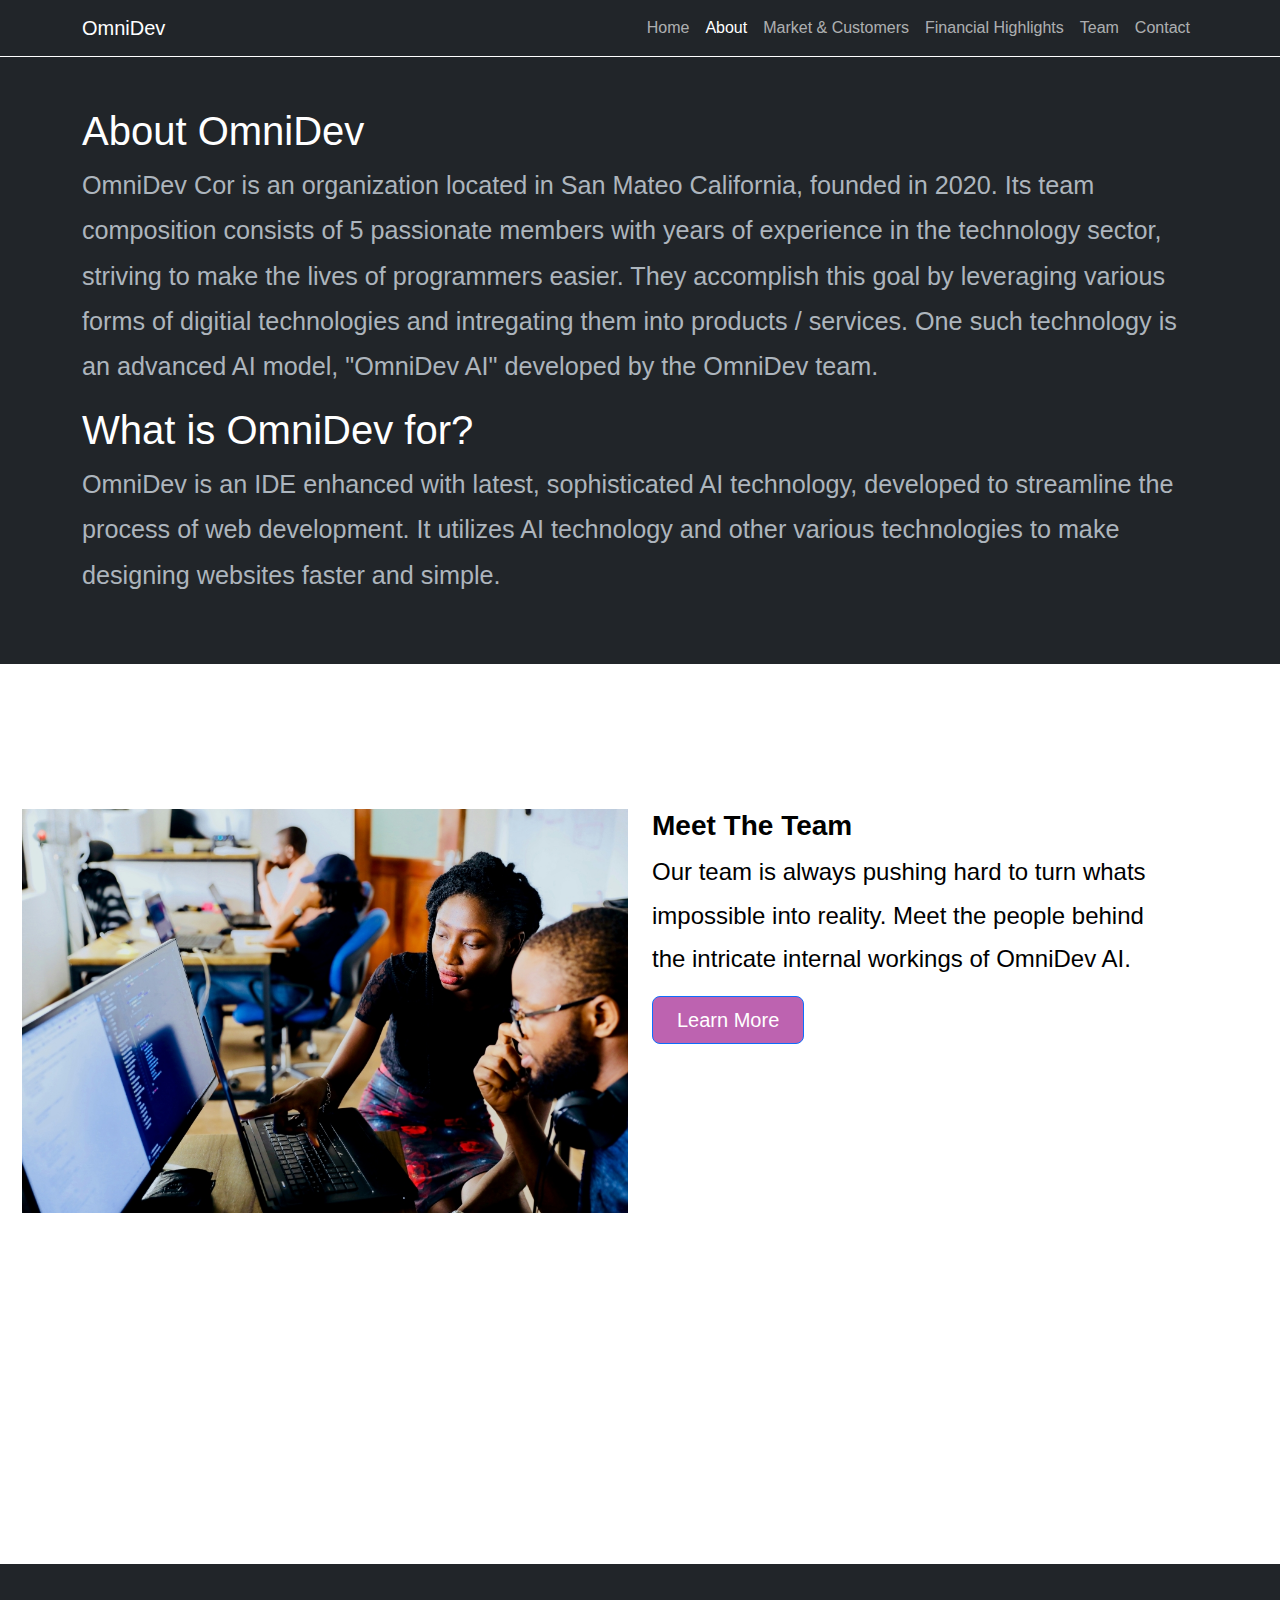
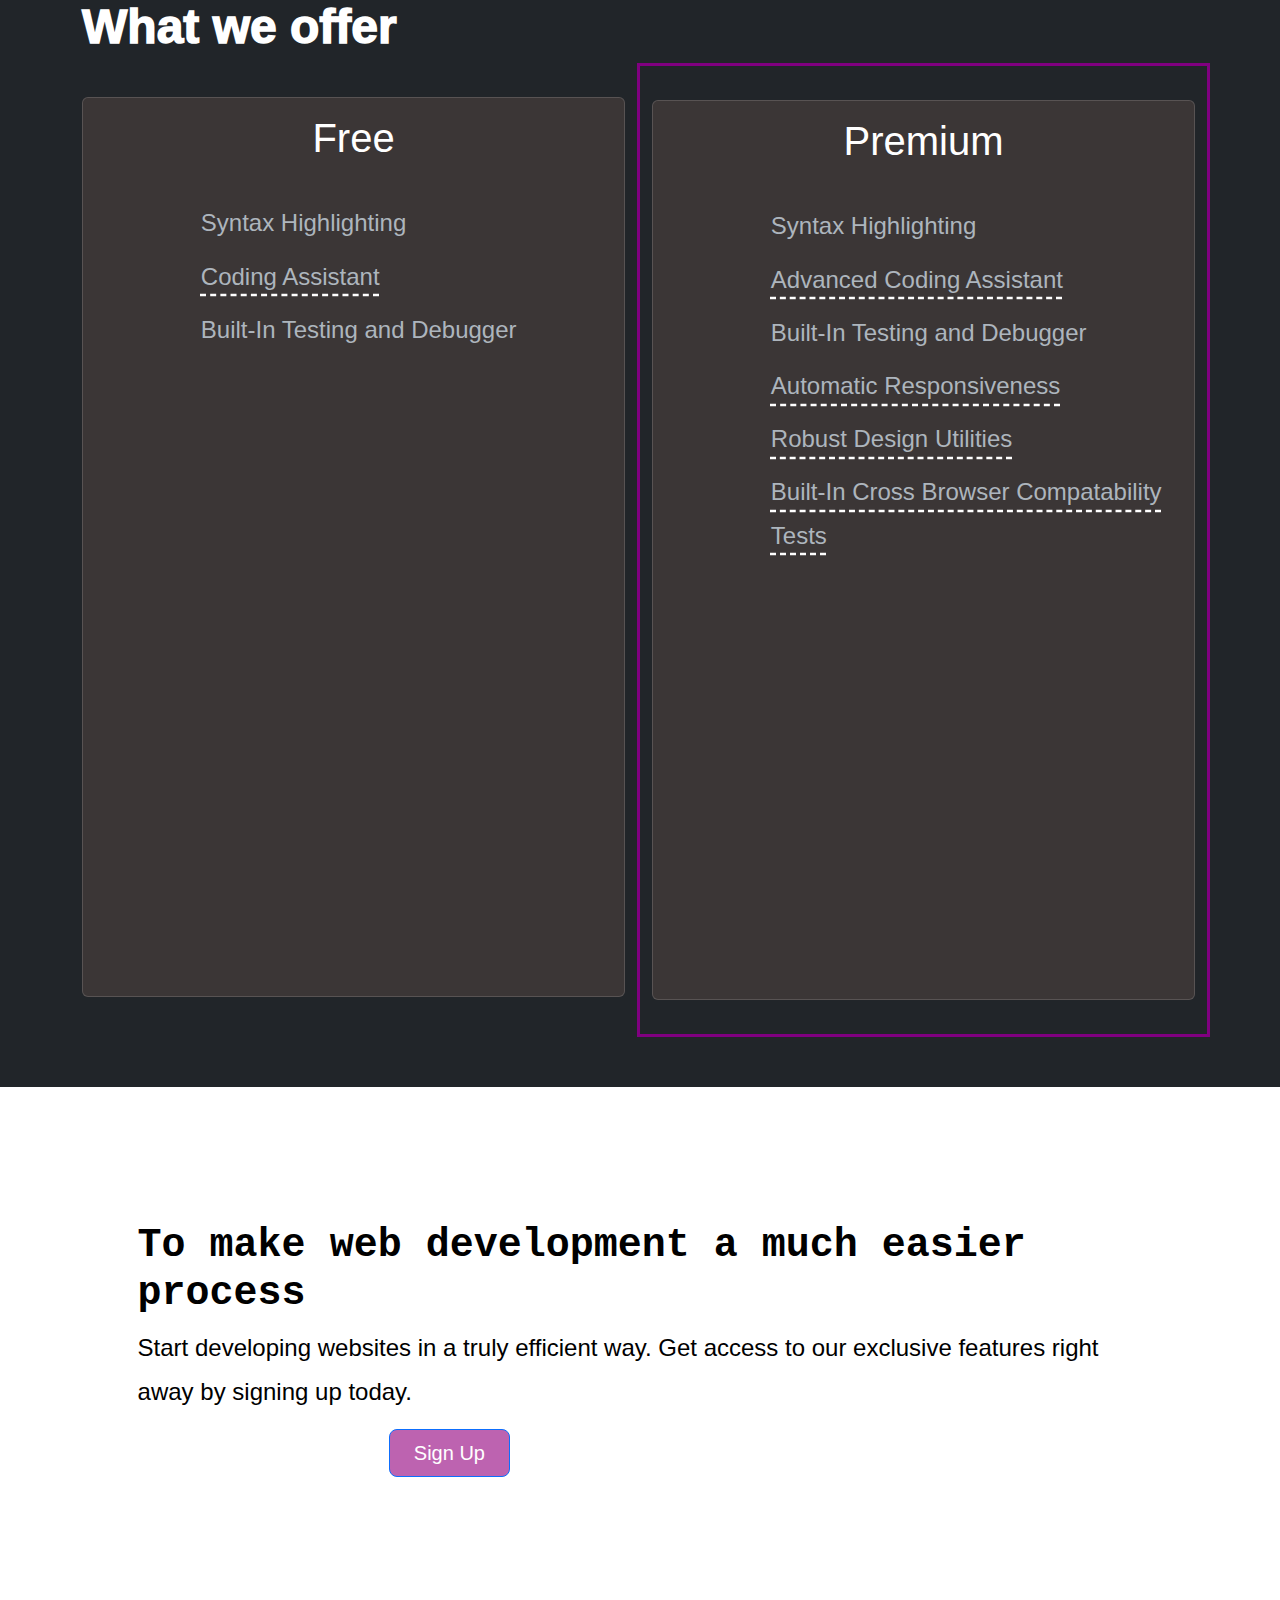
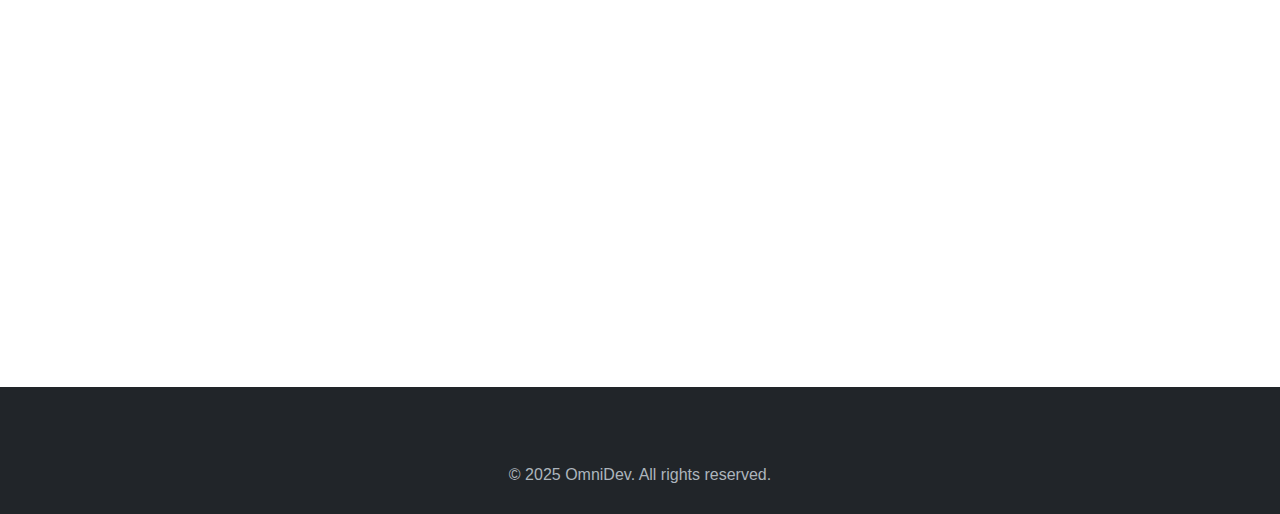
==== commit f51dfd70: "changed about me sectoin footer" ====
--- a/about.html
+++ b/about.html
@@ -180,7 +180,7 @@
        <!-- Footer -->
     <footer class="py-4 mt-5 bg-dark">
         <div class="container">
-            <p class="text-center mb-0">&copy; 2025 OmniDev. All rights reserved.</p>
+            <p class="text-center mb-0 footer-text">&copy; 2025 OmniDev. All rights reserved.</p>
         </div>
     </footer>
     
--- a/css/about.css
+++ b/css/about.css
@@ -201,3 +201,9 @@
     text-decoration: none;
     background-color: beige;
 }
+
+/* Footer Text*/
+.footer-text{
+    font-size: 16px;
+}
+
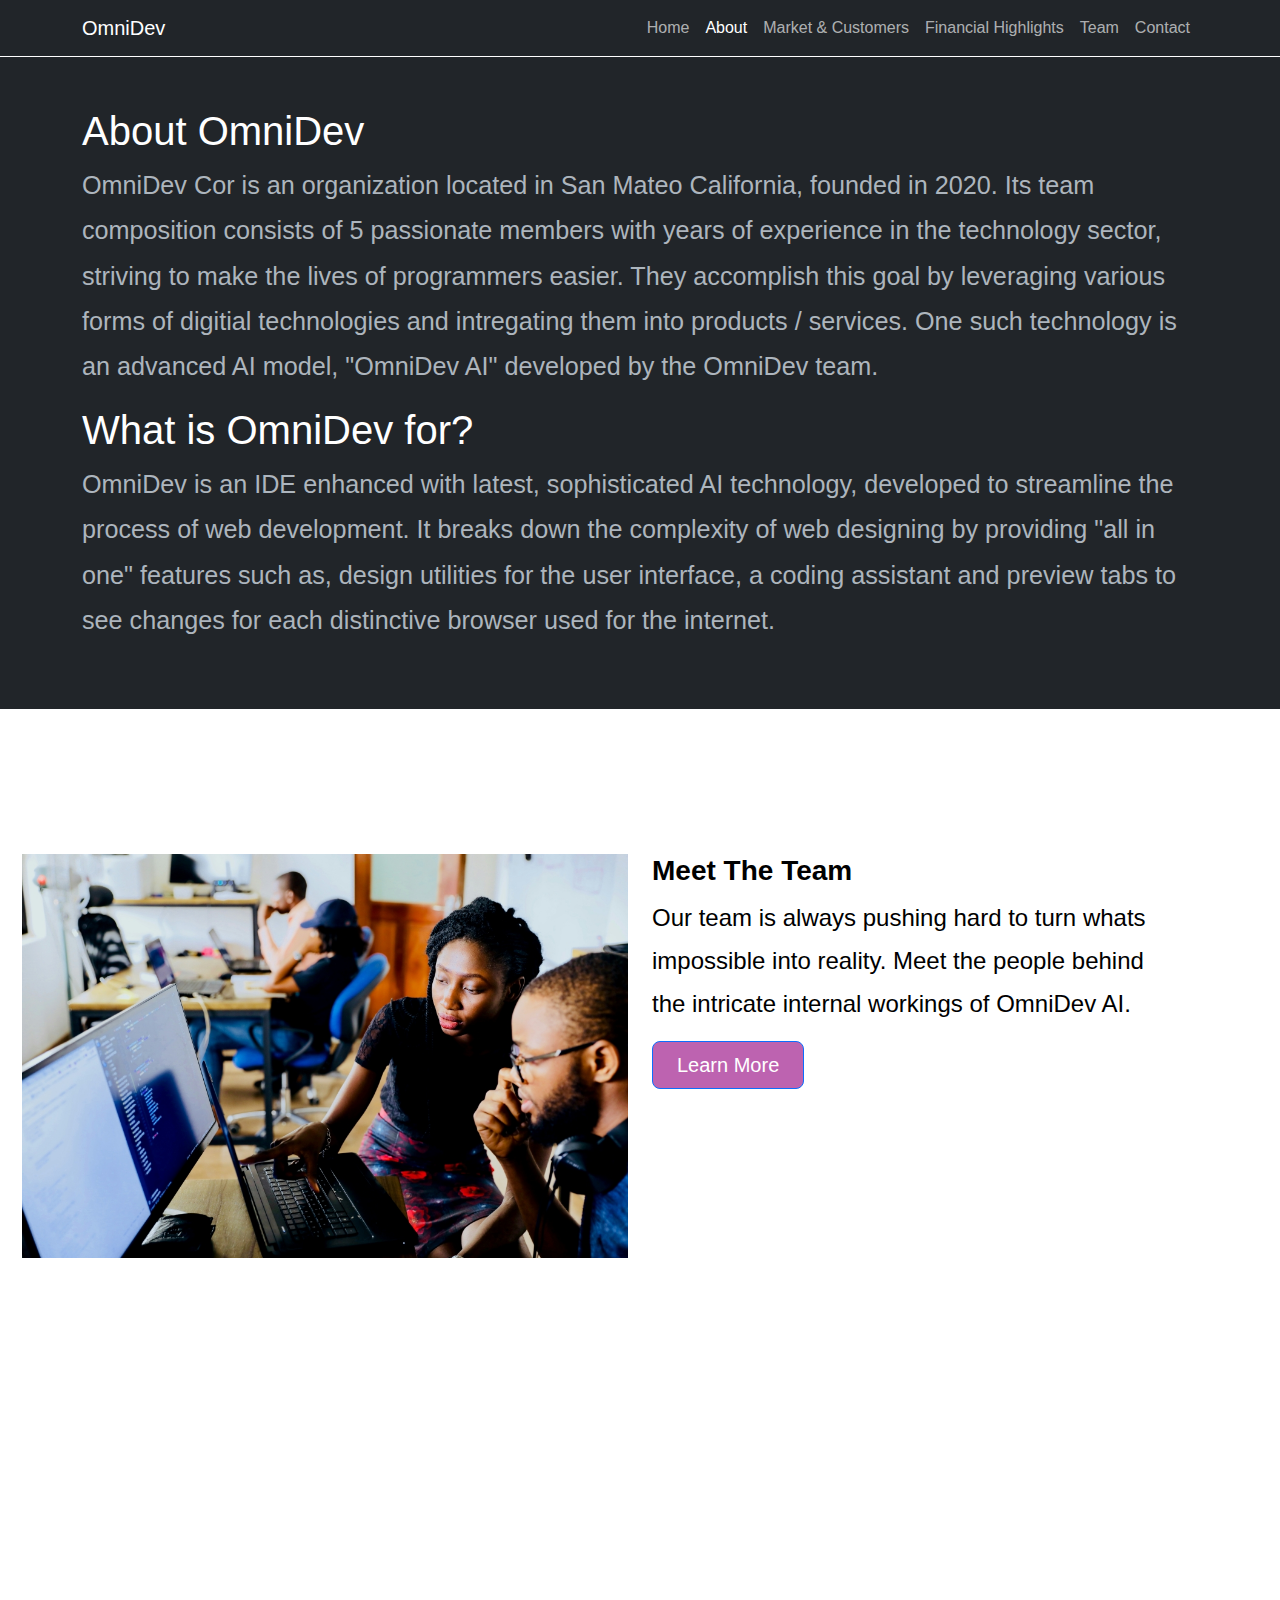
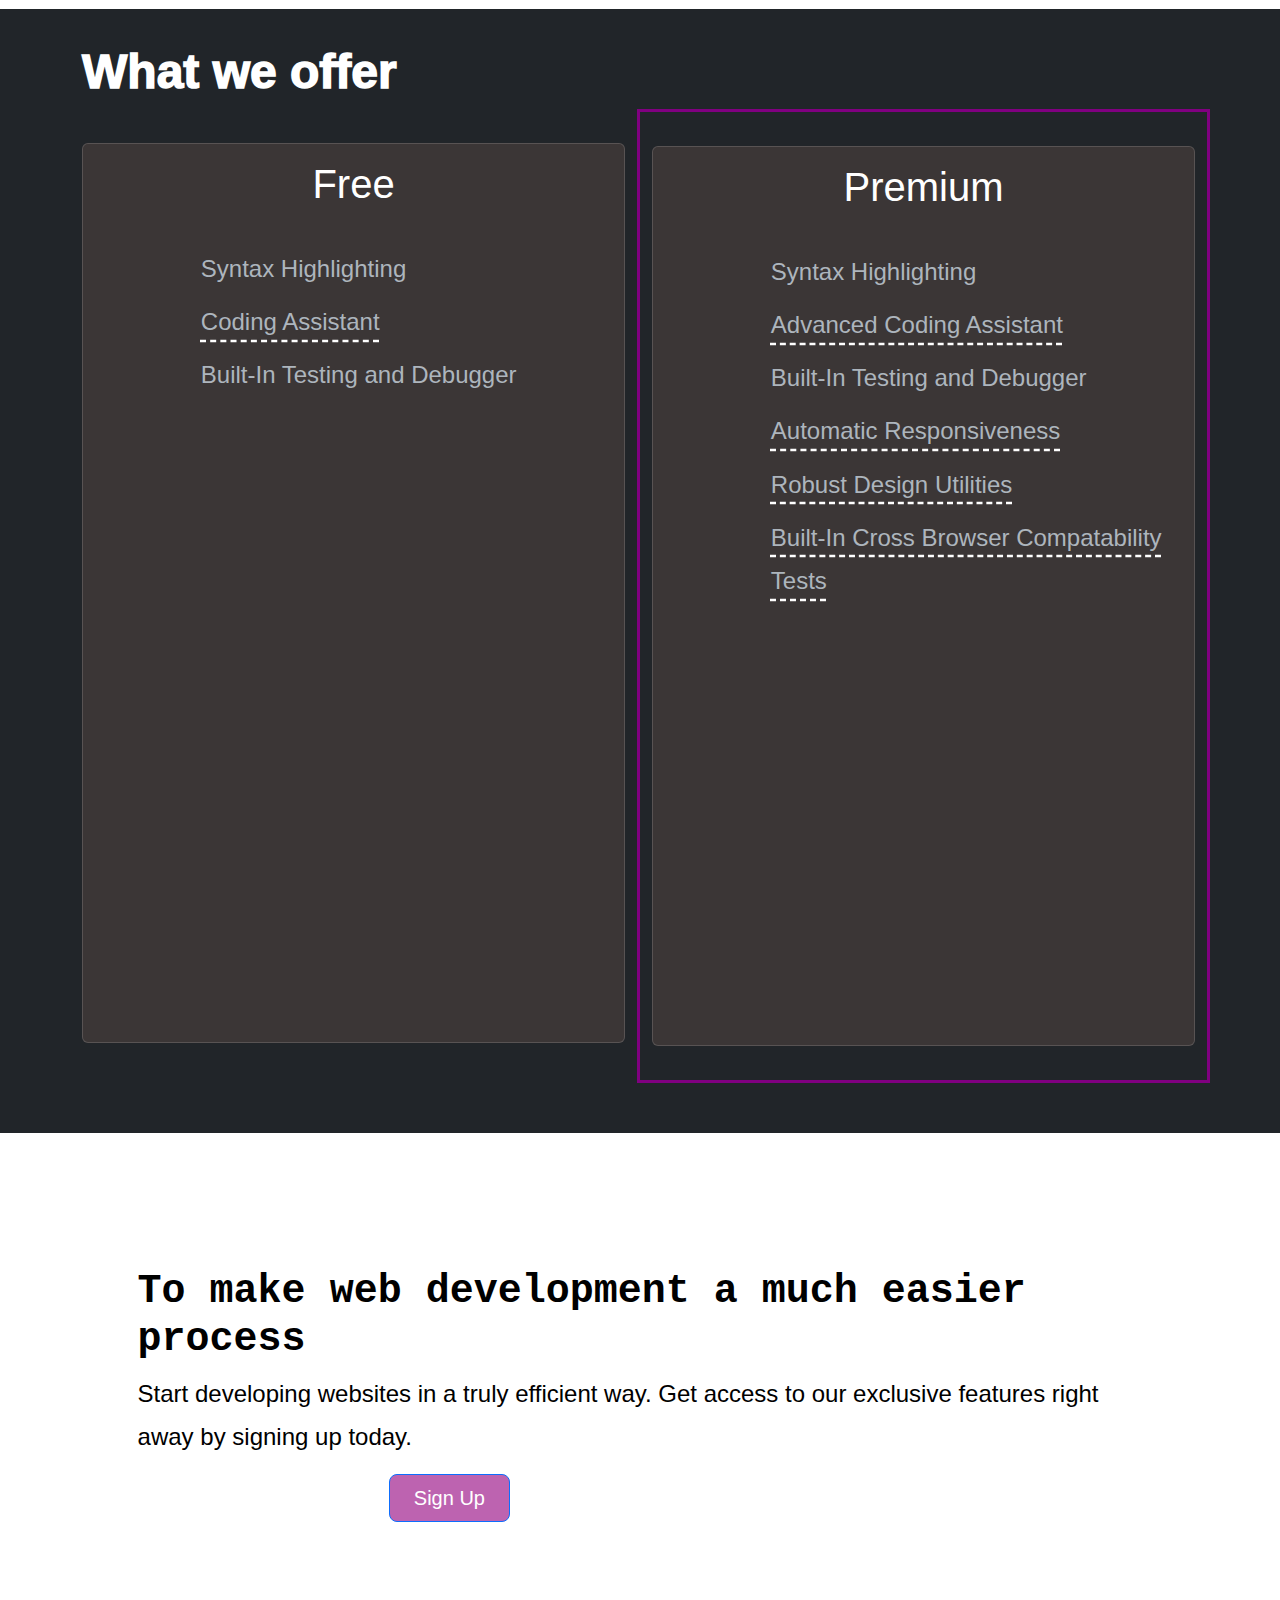
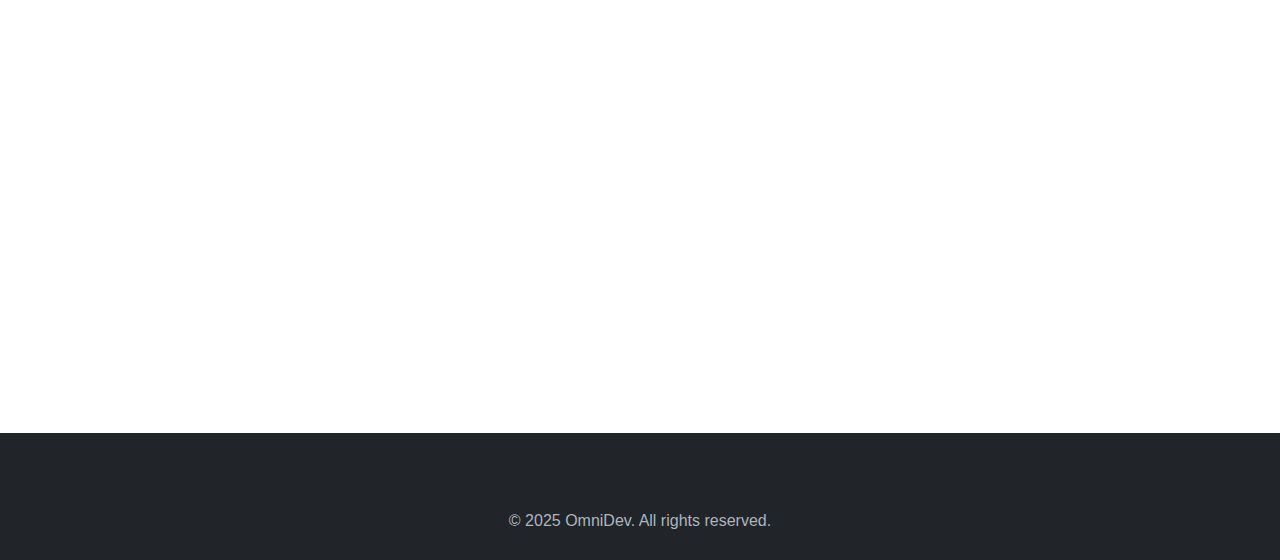
==== commit 7883587f: "about me section" ====
--- a/about.html
+++ b/about.html
@@ -75,8 +75,8 @@
                         </div>
                         <div class = "row">
                             <p> 
-                                OmniDev is an IDE enhanced with latest, sophisticated AI technology, developed to streamline the process of web development. It utilizes
-                                AI technology and other various technologies to make designing websites faster and simple. 
+                                OmniDev is an IDE enhanced with latest, sophisticated AI technology, developed to streamline the process of web development. It breaks down the complexity of web designing 
+                                by providing "all in one" features such as, design utilities for the user interface, a coding assistant and preview tabs to see changes for each distinctive browser used for the internet. 
 
                             </p>
                         </div>
@@ -91,7 +91,7 @@
                 <div class = "row meet-the-team-row">
                     <div class = "col-sm-6">
                         <div class = "meet-the-team-image-container">
-                            <img src = "images/desola-lanre-ologun-IgUR1iX0mqM-unsplash.jpg" width = 100%> 
+                            <img src = "images/desola-lanre-ologun-IgUR1iX0mqM-unsplash.jpg" alt = "A collaborative session of coding between two people." width = 100%> 
                         </div>
                     </div>
                     
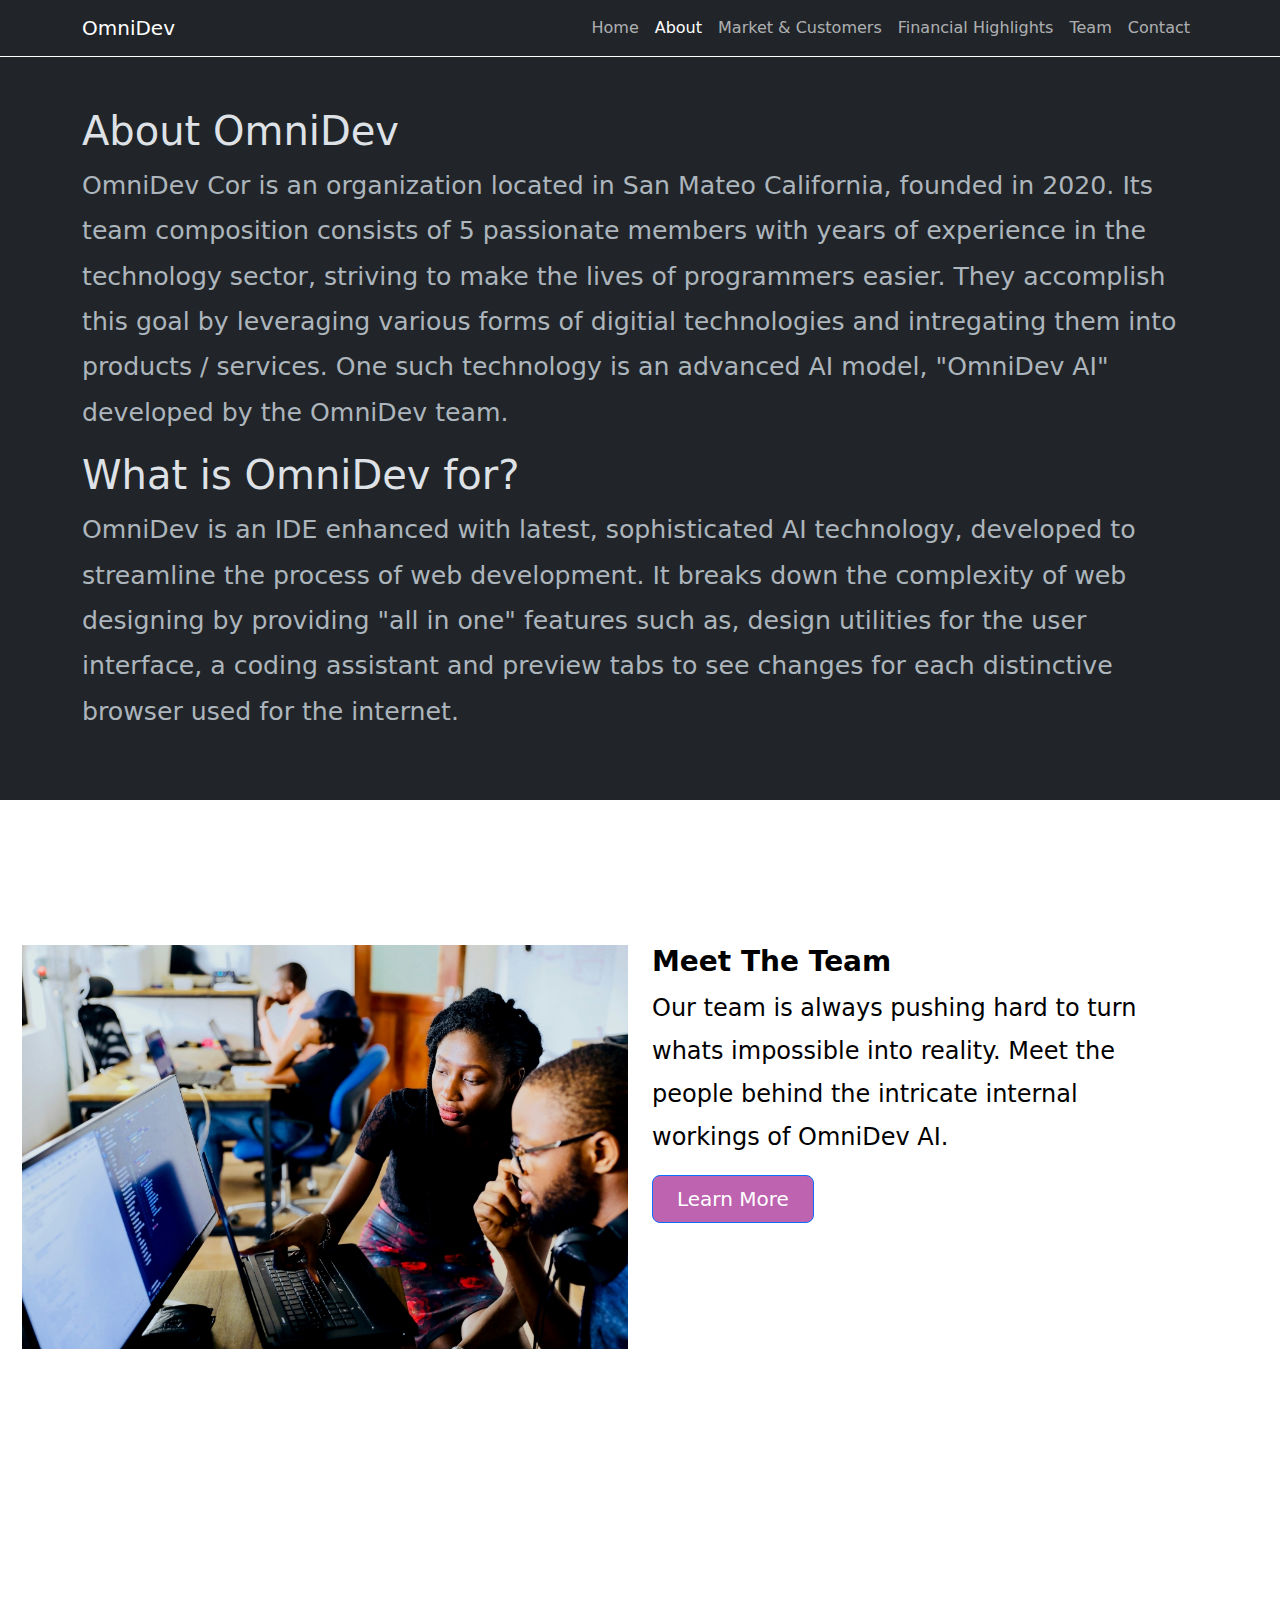
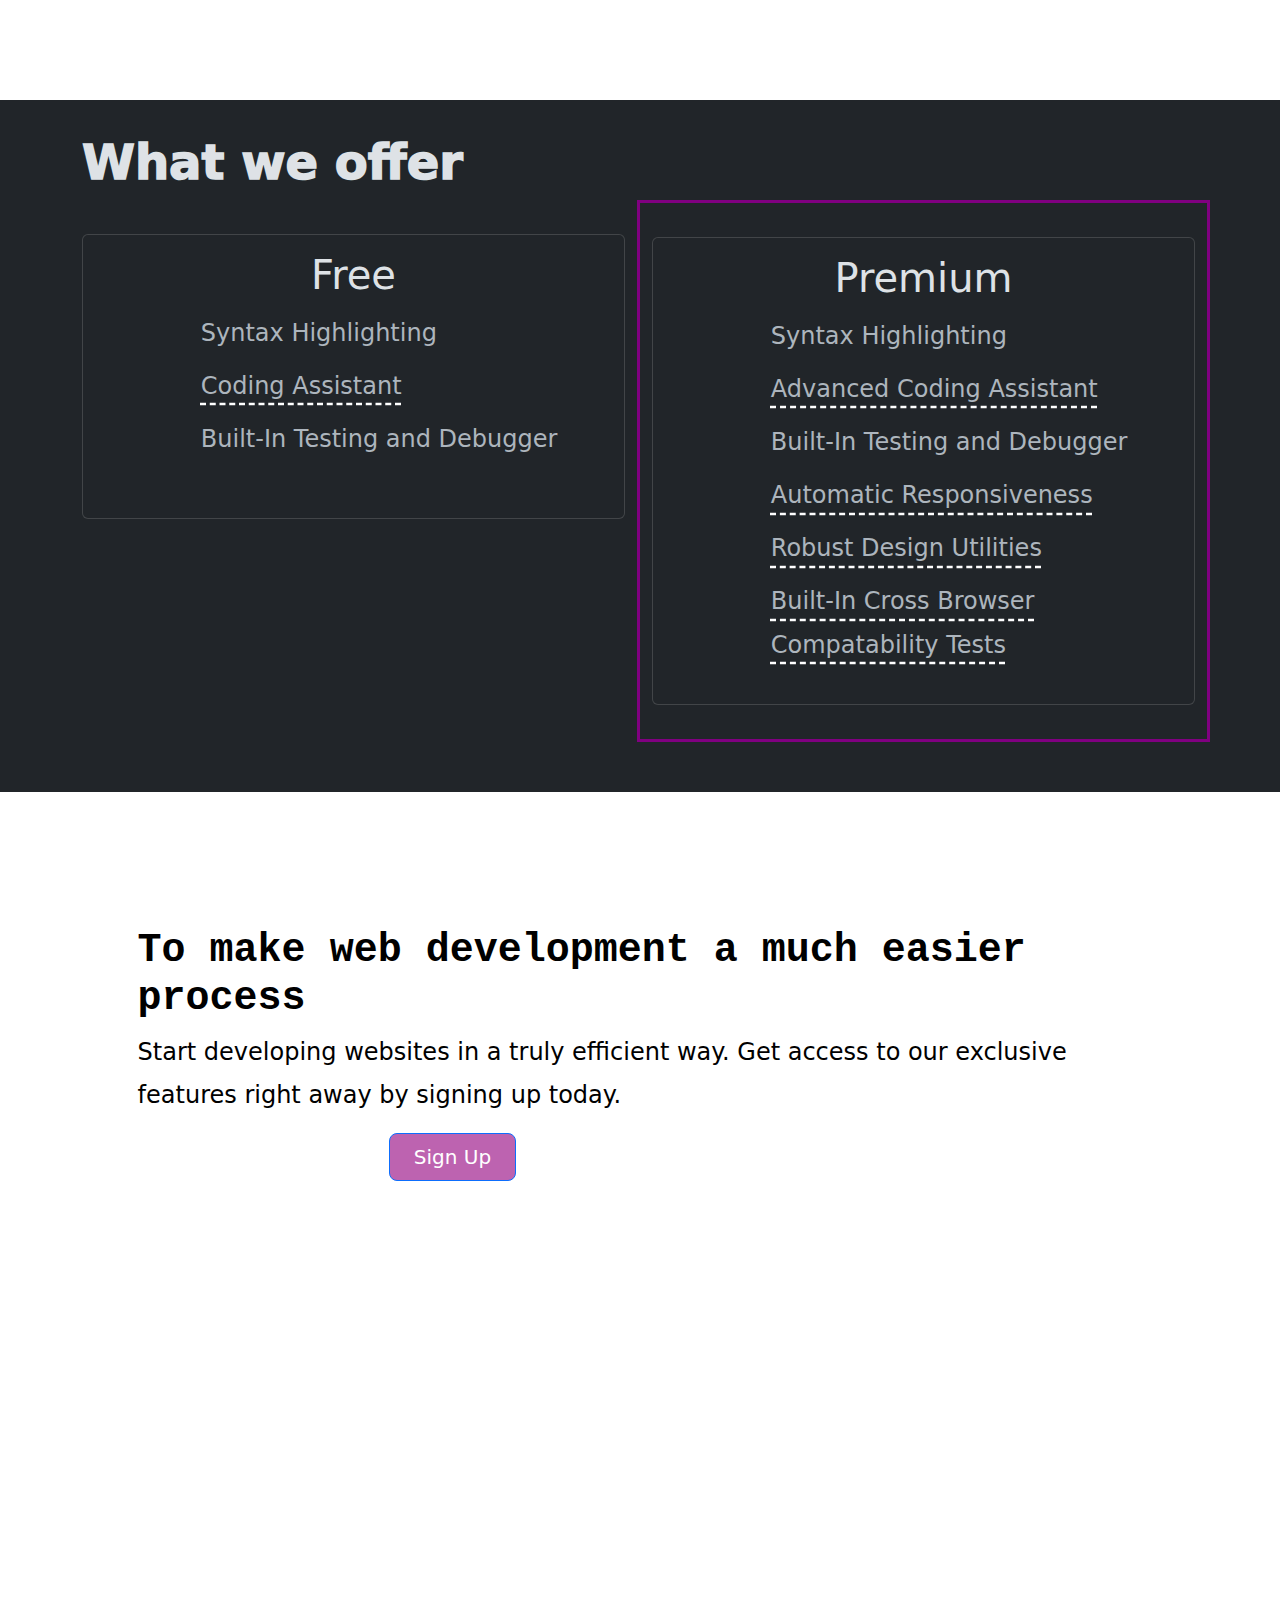
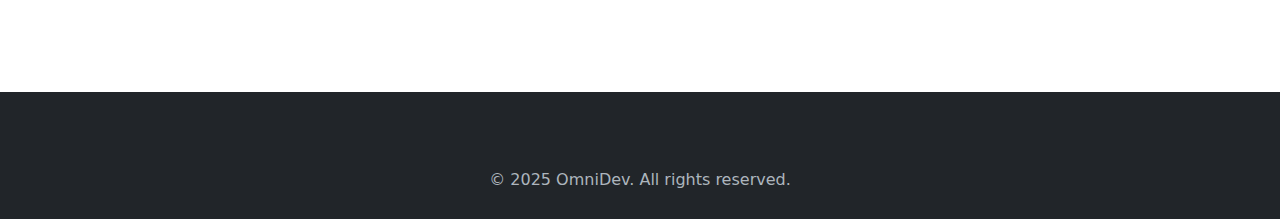
==== commit a7db9b5b: "Merge branch 'main' for about" ====
--- a/about.html
+++ b/about.html
@@ -1,5 +1,4 @@
 <!DOCTYPE html>
-
 <html lang ="en" data-bs-theme="dark">
     <head>
        <title> About | OmniDev </title>
@@ -10,7 +9,11 @@
 
        <link href ="css/styles.css" rel = "stylesheet">
         <!-- Bootstrap CSS-->
-
+        
+        <link href="https://cdn.jsdelivr.net/npm/bootstrap@5.3.0-alpha1/dist/css/bootstrap.min.css" rel="stylesheet">
+        <style>
+            @import url('https://fonts.googleapis.com/css2?family=Lexend+Giga:wght@100..900&family=Lexend:wght@100..900&family=Manrope:wght@200..800&display=swap');
+        </style>   
     </head>
  
     <body>
@@ -196,4 +199,4 @@
 
 
 
-</html>+</html>
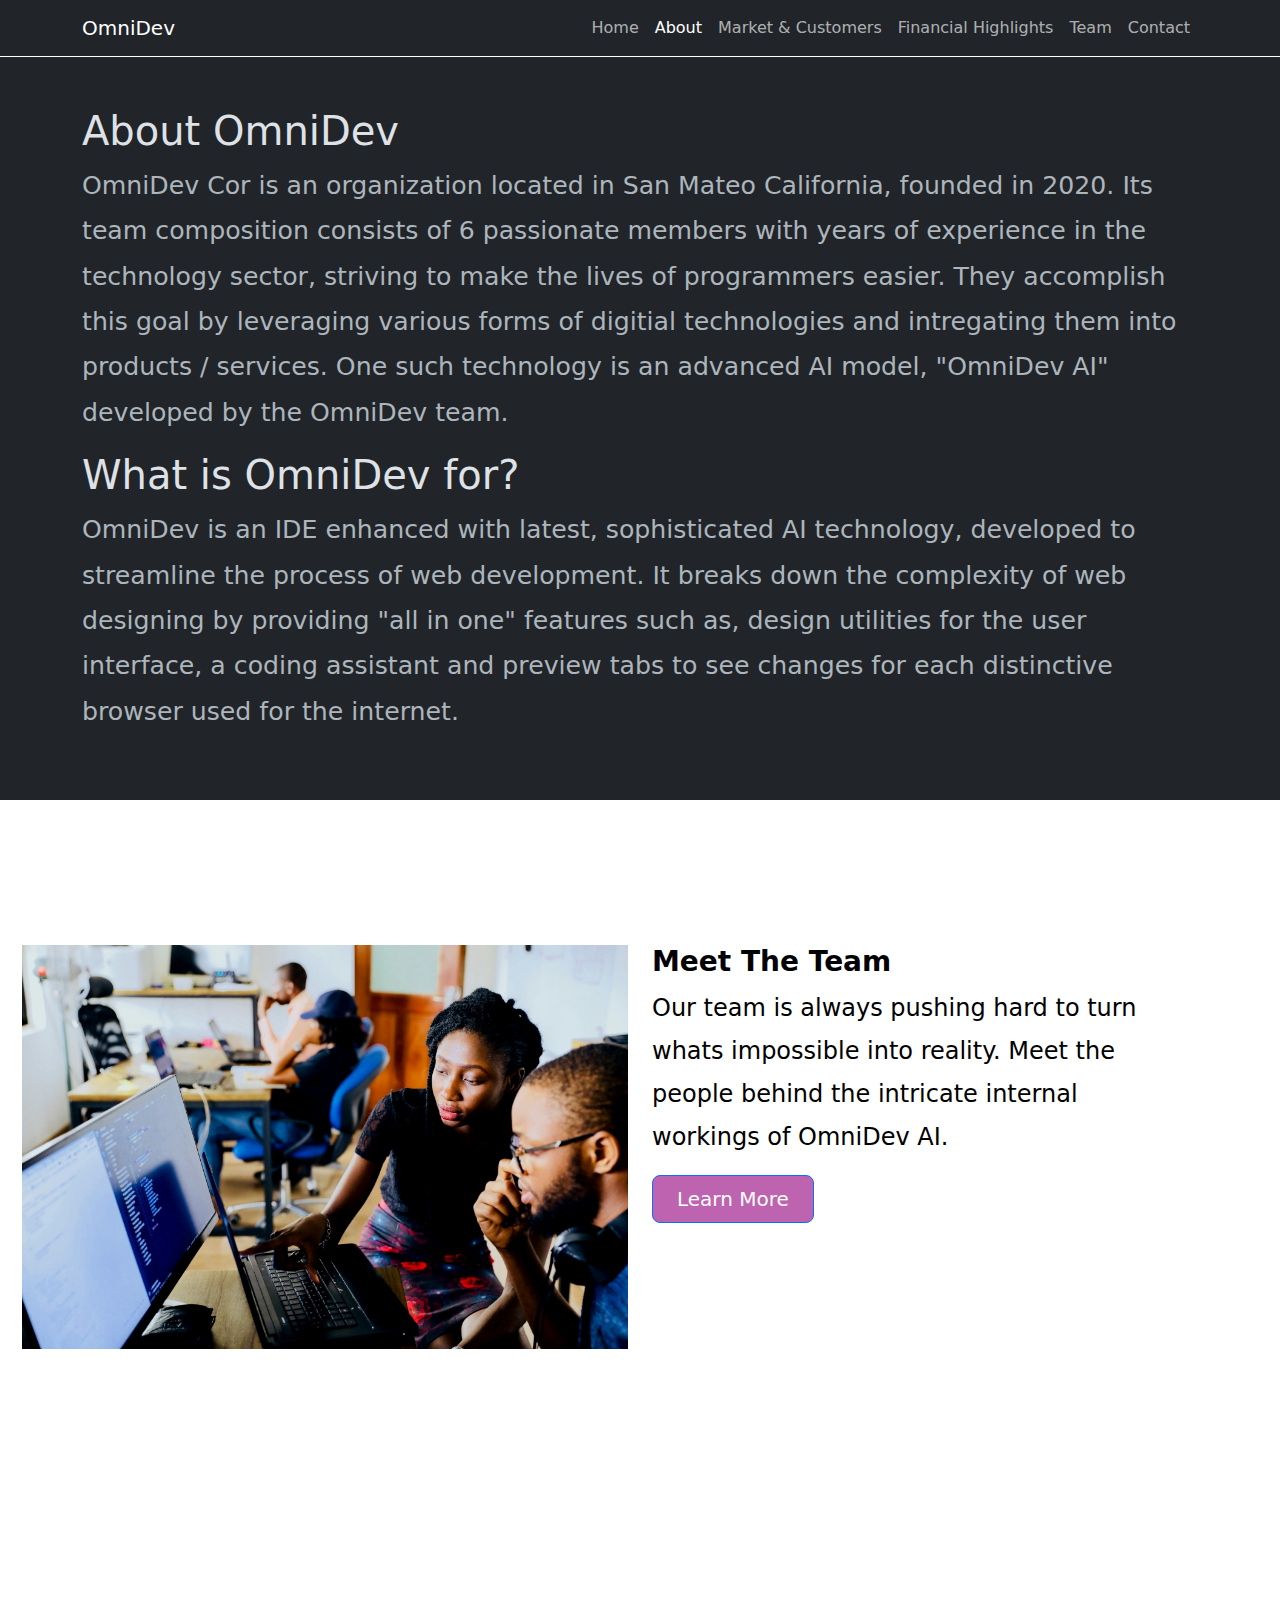
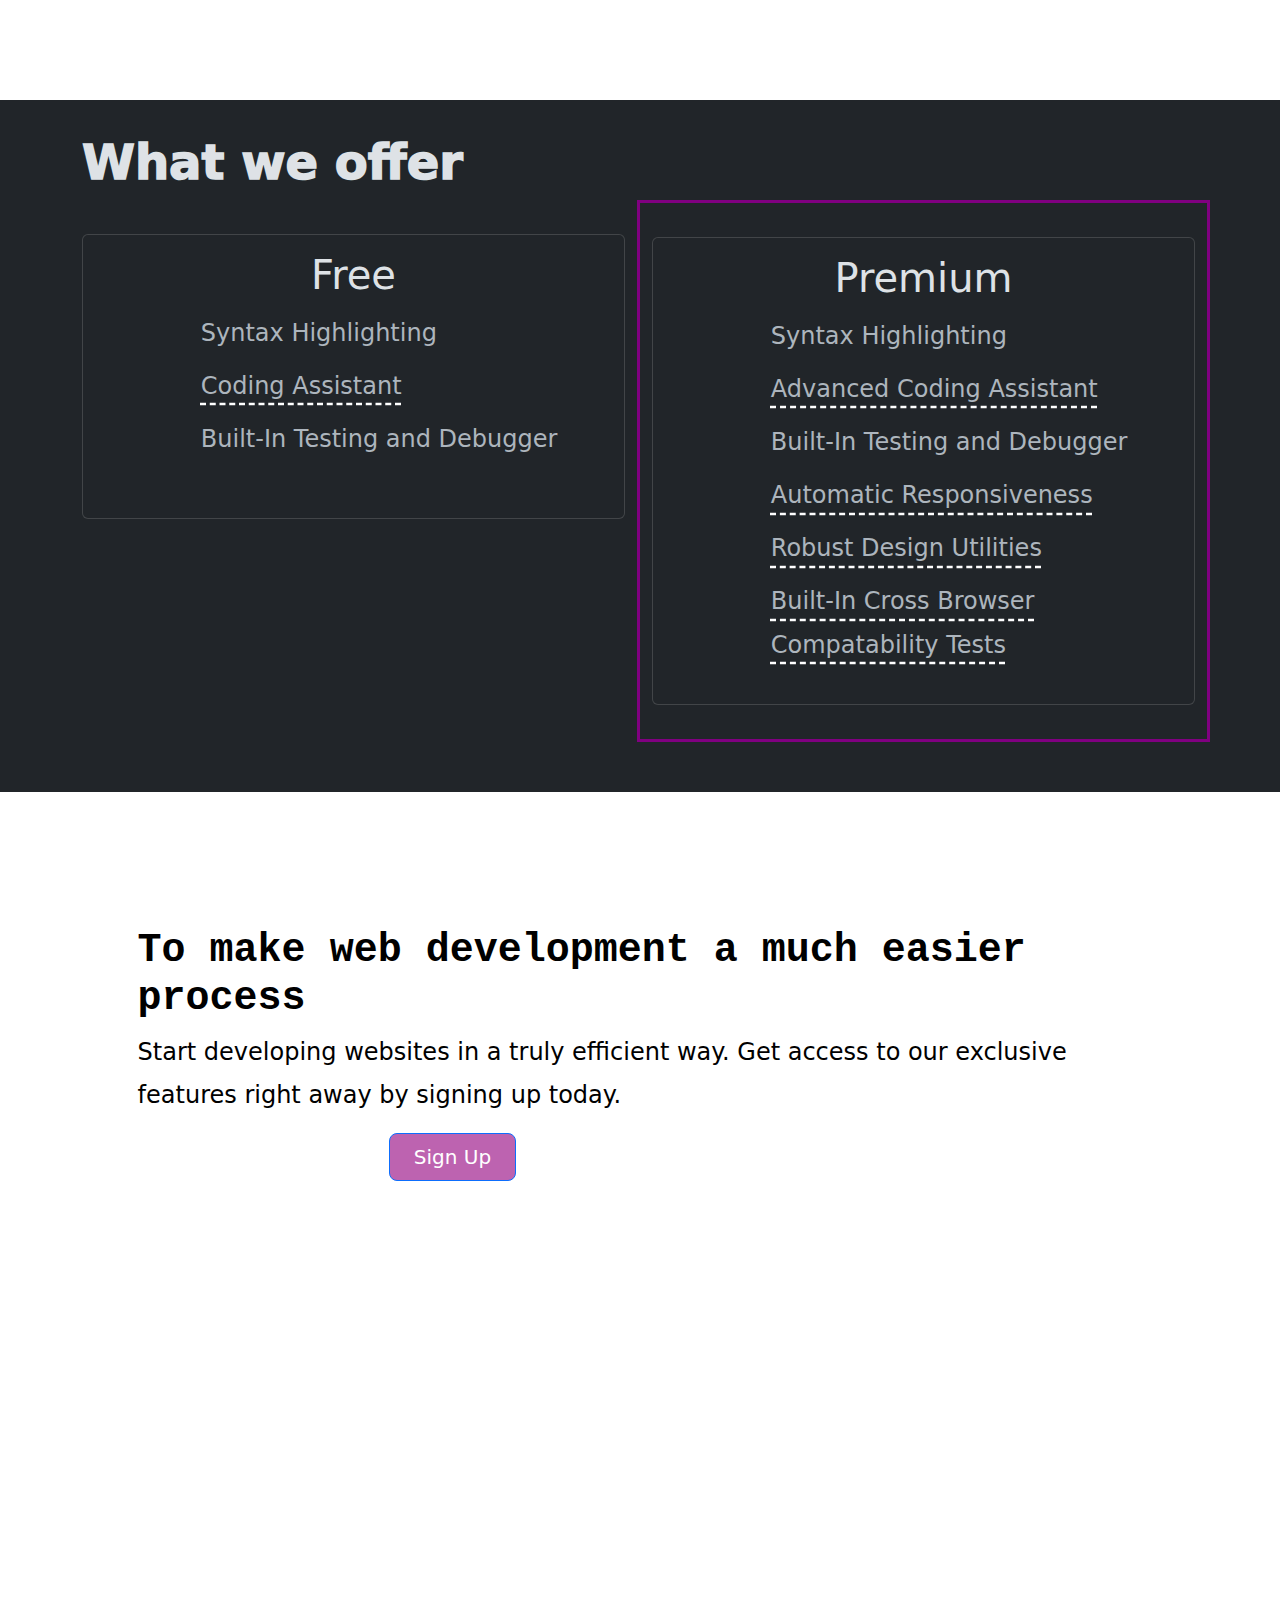
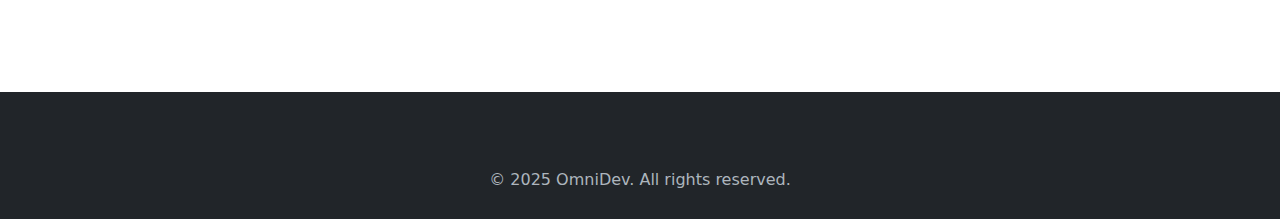
==== commit 4746b43d: "about section" ====
--- a/about.html
+++ b/about.html
@@ -63,7 +63,7 @@
 
                             <div class ="row"> 
                                 <div class = "col">
-                                <p> OmniDev Cor is an organization located in San Mateo California, founded in 2020. Its team composition consists of 5 passionate members with years of experience in the technology sector, striving
+                                <p> OmniDev Cor is an organization located in San Mateo California, founded in 2020. Its team composition consists of 6 passionate members with years of experience in the technology sector, striving
                                     to make the lives of programmers easier. They accomplish this goal by leveraging various forms of digitial technologies and intregating them into products / services. One such technology is an
                                     advanced AI model, "OmniDev AI" developed by the OmniDev team. 
                                 </p>
